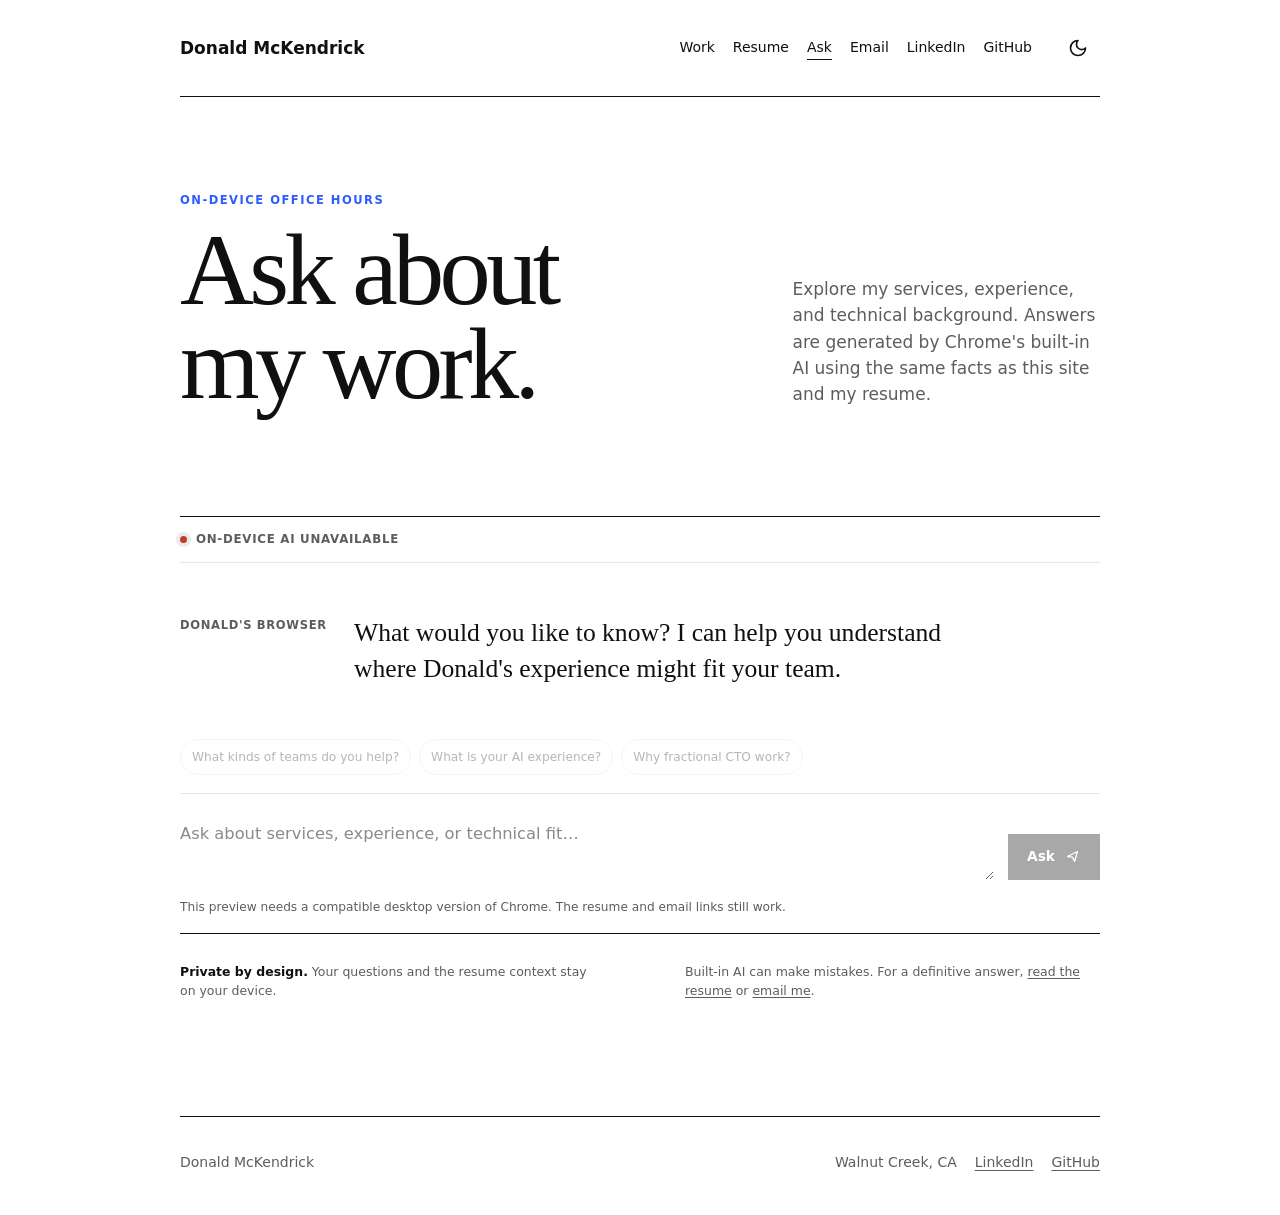
==== ask.html @ e1795b49 "Add Ask page navigation and resume assistant styling" ====
<!doctype html>
<html lang="en">
  <head>
    <meta charset="utf-8">
    <meta name="viewport" content="width=device-width, initial-scale=1">
    <title>Ask about my work - Donald McKendrick</title>
    <meta
      name="description"
      content="Ask an on-device AI questions about Donald McKendrick's services, experience, and resume."
    >
    <script>
      (() => {
        const root = document.documentElement;
        root.classList.add('js');

        let theme;
        try {
          const savedTheme = localStorage.getItem('donald-theme');
          if (savedTheme === 'light' || savedTheme === 'dark') theme = savedTheme;
        } catch {}

        if (!theme) theme = window.matchMedia?.('(prefers-color-scheme: dark)').matches ? 'dark' : 'light';
        root.dataset.theme = theme;
        root.dataset.slopTier = 'clean';
      })();
    </script>
    <link rel="stylesheet" href="styles.css?v=ask-2">
    <script src="script.js?v=ask-2" defer></script>
    <script src="ask.js?v=ask-2" defer></script>
  </head>
  <body class="ask-site">
    <header class="site-header">
      <a class="brand" href="index.html" aria-label="Donald McKendrick home">Donald McKendrick</a>
      <button class="theme-toggle" type="button" aria-label="Dark mode" aria-pressed="false" title="Switch to dark mode">
        <svg class="theme-icon theme-icon-moon" viewBox="0 0 24 24" aria-hidden="true">
          <path d="M12 3a6 6 0 0 0 9 9 9 9 0 1 1-9-9Z"></path>
        </svg>
        <svg class="theme-icon theme-icon-sun" viewBox="0 0 24 24" aria-hidden="true">
          <circle cx="12" cy="12" r="4"></circle>
          <path d="M12 2v2M12 20v2M4.93 4.93l1.42 1.42M17.66 17.66l1.41 1.41M2 12h2M20 12h2M4.93 19.07l1.42-1.42M17.66 6.34l1.41-1.41"></path>
        </svg>
      </button>
      <button
        class="menu-toggle"
        type="button"
        aria-expanded="false"
        aria-controls="primary-navigation"
        aria-label="Open menu"
      >
        <span class="menu-icon" aria-hidden="true"></span>
      </button>
      <nav class="site-nav" id="primary-navigation" aria-label="Primary navigation">
        <a href="index.html#work" aria-label="Selected work">Work</a>
        <a href="resume.html" aria-label="Resume">Resume</a>
        <a href="ask.html" aria-current="page" aria-label="Ask about Donald's work">Ask</a>
        <a href="mailto:ddmckendrick@gmail.com" aria-label="Email Donald McKendrick">Email</a>
        <a href="https://linkedin.com/in/donaldmckendrick" target="_blank" rel="noopener noreferrer">LinkedIn</a>
        <a href="https://github.com/ddmck" target="_blank" rel="noopener noreferrer">GitHub</a>
      </nav>
    </header>

    <main class="ask-page">
      <section class="ask-intro" aria-labelledby="ask-title">
        <div>
          <p class="ask-kicker">On-device office hours</p>
          <h1 id="ask-title">Ask about my work.</h1>
        </div>
        <p>
          Explore my services, experience, and technical background. Answers are generated by Chrome's built-in AI
          using the same facts as this site and my resume.
        </p>
      </section>

      <section class="ask-workspace" aria-label="Ask Donald's resume assistant">
        <div class="ask-status" aria-live="polite">
          <span class="ask-status-dot" aria-hidden="true"></span>
          <span data-ai-status>Checking this browser</span>
        </div>

        <div class="chat-log" role="log" aria-live="polite" aria-relevant="additions text">
          <div class="chat-message chat-message-assistant">
            <span class="chat-speaker">Donald's browser</span>
            <p>What would you like to know? I can help you understand where Donald's experience might fit your team.</p>
          </div>
        </div>

        <div class="suggested-questions" aria-label="Suggested questions">
          <button type="button" data-question="What kinds of teams does Donald help?" disabled>What kinds of teams do you help?</button>
          <button type="button" data-question="What is Donald's experience building AI products?" disabled>What is your AI experience?</button>
          <button type="button" data-question="Why might Donald be a good fractional CTO?" disabled>Why fractional CTO work?</button>
        </div>

        <form class="ask-form" id="ask-form">
          <label class="visually-hidden" for="question">Ask a question about Donald's work</label>
          <textarea
            id="question"
            name="question"
            rows="2"
            maxlength="500"
            placeholder="Ask about services, experience, or technical fit…"
            autocomplete="off"
            disabled
          ></textarea>
          <button class="ask-submit" type="submit" disabled>
            <span>Ask</span>
            <svg viewBox="0 0 24 24" aria-hidden="true">
              <path d="m5 12 14-7-4 14-3-6-7-1Z"></path>
            </svg>
          </button>
        </form>

        <p class="ask-form-note" data-ai-note role="status">
          Checking whether Chrome's on-device model is available…
        </p>
      </section>

      <aside class="ask-privacy" aria-label="Privacy and limitations">
        <p><strong>Private by design.</strong> Your questions and the resume context stay on your device.</p>
        <p>
          Built-in AI can make mistakes. For a definitive answer, <a href="resume.html">read the resume</a> or
          <a href="mailto:ddmckendrick@gmail.com">email me</a>.
        </p>
      </aside>
    </main>

    <footer class="site-footer">
      <span>Donald McKendrick</span>
      <div class="footer-links">
        <span>Walnut Creek, CA</span>
        <a href="https://linkedin.com/in/donaldmckendrick" target="_blank" rel="noopener noreferrer">LinkedIn</a>
        <a href="https://github.com/ddmck" target="_blank" rel="noopener noreferrer">GitHub</a>
      </div>
    </footer>
  </body>
</html>
---- styles.css ----
:root {
  color-scheme: light;
  --slop: 0;
  --slop-position: 0;
  --slop-percent: 0%;
  --slop-thumb-offset: 8px;
  --ink: #101010;
  --muted: #5d5d5d;
  --quiet: #e7e7e7;
  --paper: #ffffff;
  --shade: #f6f6f6;
  --max: 1040px;
  --measure: 680px;
  --serif: Georgia, "Times New Roman", serif;
  --sans: Inter, ui-sans-serif, system-ui, -apple-system, BlinkMacSystemFont, "Segoe UI", sans-serif;
}

:root[data-theme="dark"] {
  color-scheme: dark;
  --ink: #f2f2f2;
  --muted: #a8a8a8;
  --quiet: #323232;
  --paper: #111111;
  --shade: #191919;
}

@media (prefers-color-scheme: dark) {
  :root:not([data-theme]) {
    color-scheme: dark;
    --ink: #f2f2f2;
    --muted: #a8a8a8;
    --quiet: #323232;
    --paper: #111111;
    --shade: #191919;
  }
}

* {
  box-sizing: border-box;
}

html {
  scroll-behavior: smooth;
}

body {
  margin: 0;
  background: var(--paper);
  color: var(--ink);
  font-family: var(--sans);
  font-size: 17px;
  line-height: 1.58;
}

body::selection {
  background: var(--ink);
  color: var(--paper);
}

a {
  color: inherit;
  text-underline-offset: 0.18em;
  text-decoration-thickness: 1px;
}

a:hover {
  color: var(--muted);
}

a:focus-visible {
  outline: 2px solid var(--ink);
  outline-offset: 4px;
}

img {
  display: block;
  max-width: 100%;
}

.visually-hidden {
  position: absolute;
  width: 1px;
  height: 1px;
  padding: 0;
  margin: -1px;
  overflow: hidden;
  clip: rect(0, 0, 0, 0);
  white-space: nowrap;
  border: 0;
}

.site-header,
.site-footer,
.hero,
.section,
.resume-page {
  width: min(var(--max), calc(100% - 40px));
  margin-inline: auto;
}

.hero,
.section {
  width: min(800px, calc(100% - 40px));
}

.home-page .site-header,
.home-page .site-footer {
  width: min(800px, calc(100% - 40px));
}

.resume-site .site-header,
.resume-site .site-footer,
.resume-site .resume-page {
  width: min(800px, calc(100% - 40px));
}

.site-header {
  display: flex;
  align-items: center;
  justify-content: space-between;
  gap: 24px;
  padding: 26px 0;
  border-bottom: 1px solid var(--ink);
  transition:
    margin 180ms ease,
    padding 180ms ease,
    border-color 180ms ease,
    border-radius 180ms ease,
    background-color 180ms ease,
    box-shadow 180ms ease;
}

.brand {
  order: 1;
  font-weight: 700;
  text-decoration: none;
  letter-spacing: 0;
}

.menu-toggle {
  order: 4;
  display: none;
}

.theme-toggle {
  order: 3;
  position: relative;
  display: none;
  flex: 0 0 auto;
  align-items: center;
  justify-content: center;
  width: 44px;
  height: 44px;
  padding: 10px;
  border: 0;
  background: transparent;
  color: var(--ink);
  cursor: pointer;
}

.js .theme-toggle {
  display: inline-flex;
}

.theme-toggle:hover {
  color: var(--muted);
}

.theme-toggle:focus-visible {
  outline: 2px solid var(--ink);
  outline-offset: 2px;
}

.theme-icon {
  position: absolute;
  width: 20px;
  height: 20px;
  fill: none;
  stroke: currentColor;
  stroke-width: 2;
  stroke-linecap: round;
  stroke-linejoin: round;
  transition: opacity 150ms ease, transform 150ms ease;
}

.theme-icon-moon {
  opacity: 1;
  transform: rotate(0) scale(1);
}

.theme-icon-sun {
  opacity: 0;
  transform: rotate(-30deg) scale(0.8);
}

:root[data-theme="dark"] .theme-icon-moon {
  opacity: 0;
  transform: rotate(30deg) scale(0.8);
}

:root[data-theme="dark"] .theme-icon-sun {
  opacity: 1;
  transform: rotate(0) scale(1);
}

.site-nav {
  order: 2;
  display: flex;
  flex-wrap: wrap;
  justify-content: flex-end;
  margin-left: auto;
  gap: 18px;
  font-size: 14px;
}

.site-nav a {
  text-decoration: none;
  border-bottom: 1px solid transparent;
}

.home-page .site-nav a,
.home-page .link-row a:not(.button),
.home-page .resume-note {
  transition: color 150ms ease, border-color 150ms ease;
}

.site-nav a:hover,
.site-nav a[aria-current="page"] {
  color: var(--ink);
  border-color: var(--ink);
}

.hero {
  padding: clamp(64px, 9vw, 108px) 0;
}

.hero-copy {
  max-width: 760px;
}

.eyebrow {
  margin: 0 0 14px;
  color: var(--muted);
  font-size: 14px;
  font-weight: 600;
  line-height: 1.4;
}

h1,
h2,
h3,
p {
  overflow-wrap: break-word;
}

h1,
h2 {
  margin: 0;
  font-family: var(--serif);
  font-weight: 400;
  letter-spacing: 0;
  line-height: 1.05;
}

h1 {
  max-width: 760px;
  font-size: clamp(2.65rem, 5vw, 3.75rem);
  line-height: 1.08;
}

h2 {
  font-size: clamp(1.8rem, 3vw, 2.4rem);
  line-height: 1.15;
}

h3 {
  margin: 0;
  font-size: 1.02rem;
  line-height: 1.35;
}

.lede {
  max-width: var(--measure);
  margin: 26px 0 0;
  color: var(--muted);
  font-size: clamp(1.08rem, 1.8vw, 1.28rem);
  line-height: 1.5;
}

.availability {
  margin: 20px 0 0;
}

.link-row {
  display: flex;
  flex-wrap: wrap;
  align-items: center;
  gap: 14px 20px;
  margin-top: 30px;
}

.button {
  display: inline-flex;
  align-items: center;
  justify-content: center;
  min-height: 46px;
  padding: 10px 18px;
  border: 1px solid var(--ink);
  background: var(--ink);
  color: var(--paper);
  text-decoration: none;
}

.button:hover {
  background: var(--paper);
  color: var(--ink);
}

.home-page .button {
  transition:
    color 160ms ease,
    background-color 160ms ease,
    border-color 160ms ease,
    transform 160ms ease;
}

@media (hover: hover) {
  .home-page .button:hover:not(:focus-visible) {
    transform: translateY(-1px);
  }
}

.home-page .button:focus-visible {
  transform: none;
}

.section {
  padding: clamp(54px, 7vw, 78px) 0;
  border-top: 1px solid var(--ink);
}

.service-list {
  display: grid;
  margin-top: 26px;
  gap: 14px;
}

.resume-role,
.skill-list div {
  padding: 24px 0;
}

.resume-role,
.skill-list div {
  border-bottom: 1px solid var(--quiet);
}

.resume-role:last-child,
.skill-list div:last-child {
  border-bottom: 0;
}

.work-list article {
  display: grid;
  grid-template-columns: minmax(180px, 0.8fr) minmax(0, 1.2fr);
  gap: 28px;
  align-items: start;
}

.service-list p,
.work-list p,
.closing p,
.resume-document p,
.resume-document li,
.skill-list dd {
  color: var(--muted);
}

.service-list p,
.work-list p {
  margin: 0;
}

.service-list p {
  line-height: 1.55;
}

.service-list strong {
  color: var(--ink);
}

.work-list {
  display: grid;
  margin-top: 26px;
  gap: 32px;
}

.work-list span {
  display: block;
  margin-top: 4px;
  color: var(--muted);
  font-size: 13px;
  line-height: 1.4;
}

.closing {
  max-width: none;
  margin-inline: auto;
}

.closing p {
  max-width: var(--measure);
  margin: 20px 0 0;
}

.resume-note {
  display: inline-flex;
  align-items: center;
  gap: 14px;
  margin-top: 28px;
  font-size: 15px;
}

.resume-note img {
  width: 44px;
  height: 57px;
  border: 1px solid var(--quiet);
  filter: grayscale(1);
  object-fit: cover;
  object-position: top;
}

.home-page .resume-note img {
  transition: transform 160ms ease, border-color 160ms ease;
}

@media (hover: hover) {
  .home-page .resume-note:hover img {
    border-color: var(--ink);
    transform: translateY(-2px);
  }
}

.home-page .resume-note:focus-visible img {
  border-color: var(--ink);
  transform: none;
}

.site-footer {
  display: flex;
  justify-content: space-between;
  gap: 18px;
  padding: 34px 0 42px;
  border-top: 1px solid var(--ink);
  color: var(--muted);
  font-size: 14px;
  transition:
    padding 180ms ease,
    border-color 180ms ease,
    border-radius 180ms ease,
    background-color 180ms ease,
    box-shadow 180ms ease;
}

.footer-links {
  display: flex;
  flex-wrap: wrap;
  justify-content: flex-end;
  gap: 8px 18px;
}

.resume-page {
  padding: clamp(44px, 6vw, 78px) 0 clamp(70px, 9vw, 118px);
}

.resume-document {
  max-width: 860px;
  padding-top: 0;
}

.resume-summary p {
  margin: 0;
  color: var(--ink);
  font-size: 1.16rem;
  line-height: 1.55;
}

.resume-summary .button {
  margin-top: 24px;
}

.resume-document section + section {
  margin-top: 48px;
}

.resume-document h2 {
  padding-bottom: 12px;
  border-bottom: 1px solid var(--ink);
  font-family: var(--sans);
  font-size: 0.9rem;
  font-weight: 800;
  letter-spacing: 0.08em;
  line-height: 1.3;
  text-transform: uppercase;
}

.role-heading {
  display: grid;
  grid-template-columns: minmax(0, 1fr) minmax(170px, auto);
  gap: 18px;
  align-items: start;
}

.role-heading p {
  margin: 5px 0 0;
  font-size: 0.94rem;
}

.role-heading > p {
  margin-top: 0;
  text-align: right;
}

.resume-document ul {
  margin: 14px 0 0;
  padding-left: 1.2rem;
}

.resume-document li + li {
  margin-top: 8px;
}

.skill-list {
  margin: 0;
}

.skill-list dt {
  margin: 0 0 6px;
  font-weight: 800;
}

.skill-list dd {
  margin: 0;
}

@media (max-width: 860px) {
  .site-header,
  .resume-page,
  .site-footer {
    width: min(100% - 28px, var(--max));
  }

  .hero,
  .section,
  .home-page .site-header,
  .home-page .site-footer,
  .resume-site .site-header,
  .resume-site .site-footer,
  .resume-site .resume-page {
    width: min(100% - 28px, 800px);
  }

  .hero {
    padding-top: 56px;
  }

}

@media (min-width: 561px) and (max-width: 700px) {
  .site-header {
    gap: 12px;
    padding: 20px 0;
  }

  .site-nav {
    gap: 12px;
  }
}

@media (max-width: 560px) {
  body {
    font-size: 16px;
  }

  body.menu-open {
    overflow: hidden;
  }

  h1 {
    font-size: 2.45rem;
  }

  .site-header,
  .site-footer {
    align-items: flex-start;
    flex-direction: column;
  }

  .site-header {
    position: relative;
    z-index: 20;
    display: grid;
    grid-template-columns: minmax(0, 1fr) 44px 44px;
    align-items: center;
    gap: 0 8px;
    min-height: 72px;
    padding: 14px 0;
  }

  .brand {
    position: relative;
    z-index: 30;
    grid-column: 1;
    grid-row: 1;
    display: inline-flex;
    align-items: center;
    min-height: 44px;
  }

  .theme-toggle {
    z-index: 30;
    grid-column: 2;
    grid-row: 1;
  }

  .menu-toggle {
    position: relative;
    z-index: 30;
    grid-column: 3;
    grid-row: 1;
    width: 44px;
    height: 44px;
    padding: 10px;
    border: 0;
    background: transparent;
    color: var(--ink);
    cursor: pointer;
  }

  .js .menu-toggle {
    display: inline-flex;
    align-items: center;
    justify-content: center;
  }

  .menu-toggle:focus-visible {
    outline: 2px solid var(--ink);
    outline-offset: 2px;
  }

  .menu-icon,
  .menu-icon::before,
  .menu-icon::after {
    display: block;
    width: 22px;
    height: 2px;
    background: currentColor;
    transition: transform 150ms ease, opacity 150ms ease;
  }

  .menu-icon {
    position: relative;
  }

  .menu-icon::before,
  .menu-icon::after {
    position: absolute;
    left: 0;
    content: "";
  }

  .menu-icon::before {
    top: -6px;
  }

  .menu-icon::after {
    top: 6px;
  }

  .menu-open .menu-icon {
    background: transparent;
  }

  .menu-open .menu-icon::before {
    transform: translateY(6px) rotate(45deg);
  }

  .menu-open .menu-icon::after {
    transform: translateY(-6px) rotate(-45deg);
  }

  .site-nav {
    grid-column: 1 / -1;
    grid-row: 2;
    justify-content: flex-start;
    margin-left: 0;
  }

  .js .site-nav {
    position: fixed;
    inset: 0;
    z-index: 10;
    display: flex;
    flex-direction: column;
    align-items: flex-start;
    justify-content: flex-start;
    gap: 8px;
    padding: clamp(112px, 18vh, 152px) 14px 40px;
    background: var(--paper);
    opacity: 0;
    visibility: hidden;
    pointer-events: none;
  }

  .js.menu-ready .site-nav {
    transition: opacity 150ms ease, visibility 0s linear 150ms;
  }

  .js .menu-open .site-nav {
    opacity: 1;
    visibility: visible;
    pointer-events: auto;
    transition-delay: 0s;
  }

  .js .site-nav a {
    display: inline-flex;
    align-items: center;
    min-height: 56px;
    border-bottom-width: 2px;
    font-family: var(--serif);
    font-size: 2rem;
    line-height: 1.15;
  }

  .link-row,
  .footer-links {
    align-items: flex-start;
    flex-direction: column;
  }

  .link-row a:not(.button),
  .footer-links a {
    display: inline-flex;
    align-items: center;
    min-height: 44px;
  }

  .footer-links {
    display: grid;
    grid-template-columns: max-content max-content;
    justify-content: start;
    width: 100%;
    gap: 0 24px;
  }

  .footer-links span {
    grid-column: 1 / -1;
    margin-bottom: 2px;
  }

  .site-footer {
    gap: 4px;
    padding: 24px 0 20px;
  }

  .site-footer > span {
    color: var(--ink);
    font-weight: 700;
  }

  .site-footer .footer-links a {
    color: var(--ink);
  }

  .button {
    width: 100%;
  }

  .hero {
    padding-top: 48px;
    padding-bottom: 48px;
  }

  .section {
    padding: 48px 0;
  }

  .home-page .section {
    padding: 28px 0 32px;
    border-top: 0;
  }

  .home-page .section > h2 {
    display: flex;
    align-items: center;
    gap: 14px;
  }

  .home-page .section > h2 > span {
    flex: 0 1 auto;
    min-width: 0;
  }

  .home-page .section > h2::after {
    content: "";
    flex: 1 0 24px;
    min-width: 24px;
    height: 1px;
    background: var(--ink);
  }

  :root[data-slop-tier="awful"] .home-page .section > h2::after,
  :root[data-slop-tier="chaos"] .home-page .section > h2::after {
    display: none;
  }

  .work-list article {
    grid-template-columns: 1fr;
    gap: 8px;
  }

  .role-heading {
    grid-template-columns: 1fr;
    gap: 8px;
  }

  .role-heading > p {
    text-align: left;
  }
}

@media (prefers-reduced-motion: reduce) {
  html {
    scroll-behavior: auto;
  }

  .home-page .site-nav a,
  .home-page .link-row a:not(.button),
  .home-page .button,
  .home-page .resume-note,
  .home-page .resume-note img {
    transition: none;
  }

  .home-page .button:hover,
  .home-page .resume-note:hover img {
    transform: none;
  }

  .menu-icon,
  .menu-icon::before,
  .menu-icon::after,
  .theme-icon,
  .js .site-nav,
  .js.menu-ready .site-nav {
    transition: none;
  }
}

/* Progressive slop filter */

.js body {
  padding-bottom: calc(128px + env(safe-area-inset-bottom));
}

body::before,
body::after {
  position: fixed;
  inset: 0;
  z-index: 0;
  pointer-events: none;
  content: "";
}

body::before {
  background:
    radial-gradient(circle at 12% 12%, rgb(124 58 237 / 0.42), transparent 34%),
    radial-gradient(circle at 84% 18%, rgb(34 211 238 / 0.34), transparent 31%),
    radial-gradient(circle at 68% 82%, rgb(244 63 94 / 0.3), transparent 36%),
    linear-gradient(135deg, rgb(124 58 237 / 0.12), rgb(34 211 238 / 0.1) 48%, rgb(244 63 94 / 0.12));
  opacity: calc(var(--slop) * 0.66);
  transition: opacity 180ms ease;
}

body::after {
  background-image:
    linear-gradient(rgb(124 58 237 / 0.08) 1px, transparent 1px),
    linear-gradient(90deg, rgb(34 211 238 / 0.08) 1px, transparent 1px);
  background-size: 42px 42px;
  mask-image: linear-gradient(to bottom, transparent 4%, black 28%, black 72%, transparent 96%);
  opacity: 0;
}

.site-header,
main,
.site-footer {
  position: relative;
  z-index: 1;
}

.slop-eyebrow,
.slop-metrics,
.slop-fictional-note,
.slop-hype-strip,
.slop-floater {
  display: none;
}

.slop-eyebrow {
  margin: 0 0 16px;
  color: #6d28d9;
  font-size: 0.78rem;
  font-weight: 800;
  letter-spacing: 0.08em;
  line-height: 1.4;
  text-transform: uppercase;
}

:root[data-theme="dark"] .slop-eyebrow {
  color: #c4b5fd;
}

:root:not([data-slop-tier="clean"]) .slop-eyebrow {
  display: block;
}

.slop-dock {
  position: fixed;
  left: 50%;
  bottom: max(14px, env(safe-area-inset-bottom));
  z-index: 8;
  isolation: isolate;
  width: min(680px, calc(100% - 32px));
  padding: 12px 16px 10px;
  overflow: hidden;
  border: 1px solid var(--ink);
  border-radius: calc(2px + (var(--slop) * 24px));
  background: color-mix(in srgb, var(--paper) 92%, transparent);
  box-shadow:
    0 calc(4px + (var(--slop) * 14px)) calc(12px + (var(--slop) * 34px)) rgb(74 20 140 / calc(var(--slop) * 0.28)),
    0 4px 18px rgb(0 0 0 / 0.08);
  color: var(--ink);
  font-family: var(--sans);
  transform: translateX(-50%);
  backdrop-filter: blur(calc(8px + (var(--slop) * 18px))) saturate(calc(1 + (var(--slop) * 0.8)));
  transition:
    border-color 180ms ease,
    border-radius 180ms ease,
    box-shadow 180ms ease,
    padding 180ms ease;
}

.slop-dock::before {
  position: absolute;
  inset: 0;
  z-index: -1;
  background: linear-gradient(118deg, rgb(124 58 237 / 0.84), rgb(34 211 238 / 0.62) 48%, rgb(244 63 94 / 0.72));
  opacity: calc(var(--slop) * 0.72);
  content: "";
}

.slop-dock-heading {
  display: flex;
  align-items: center;
  justify-content: space-between;
  gap: 16px;
  font-size: 0.85rem;
  line-height: 1.2;
}

.slop-dock-heading label {
  font-weight: 800;
  letter-spacing: 0.02em;
}

.slop-dock-actions {
  display: flex;
  align-items: center;
  gap: 10px;
}

.slop-fictional-note {
  font-size: 0.56rem;
  font-weight: 800;
  letter-spacing: 0.07em;
  line-height: 1;
  opacity: 0.78;
  text-transform: uppercase;
  white-space: nowrap;
}

.slop-output {
  position: absolute;
  bottom: 0;
  left: calc(var(--slop-percent) + var(--slop-thumb-offset));
  z-index: 3;
  display: inline-flex;
  align-items: center;
  min-height: 22px;
  padding: 3px 8px;
  border-radius: 4px;
  background: var(--ink);
  color: var(--paper);
  font-size: 0.62rem;
  font-weight: 800;
  letter-spacing: 0.06em;
  line-height: 1;
  pointer-events: none;
  text-transform: uppercase;
  transform: translateX(-50%);
  transition: left 180ms ease, right 180ms ease, border-radius 180ms ease;
  white-space: nowrap;
}

.slop-output::after {
  position: absolute;
  top: -4px;
  left: 50%;
  border: 4px solid transparent;
  border-top: 0;
  border-bottom-color: var(--ink);
  content: "";
  transform: translateX(-50%);
}

.slop-output strong {
  color: inherit;
}

.slop-range-row {
  position: relative;
  margin-top: 6px;
  padding-bottom: 23px;
}

:root[data-slop-tier="clean"] .slop-output {
  left: 0;
  transform: none;
}

:root[data-slop-tier="clean"] .slop-output::after {
  left: 4px;
  transform: none;
}

:root[data-slop-tier="chaos"] .slop-output {
  right: 0;
  left: auto;
  transform: none;
}

:root[data-slop-tier="chaos"] .slop-output::after {
  right: 4px;
  left: auto;
  transform: none;
}

#slop-filter {
  position: relative;
  z-index: 2;
  display: block;
  width: 100%;
  height: 22px;
  margin: 0;
  padding: 0;
  background: transparent;
  cursor: ew-resize;
  appearance: none;
}

#slop-filter::-webkit-slider-runnable-track {
  height: 4px;
  border-radius: 99px;
  background: linear-gradient(90deg, #7c3aed 0 var(--slop-percent), var(--quiet) var(--slop-percent) 100%);
}

#slop-filter::-moz-range-track {
  height: 4px;
  border-radius: 99px;
  background: linear-gradient(90deg, #7c3aed 0 var(--slop-percent), var(--quiet) var(--slop-percent) 100%);
}

#slop-filter::-webkit-slider-thumb {
  width: 16px;
  height: 16px;
  margin-top: -6px;
  border: 2px solid var(--paper);
  border-radius: 50%;
  background: var(--ink);
  box-shadow: 0 0 calc(var(--slop) * 18px) rgb(124 58 237 / 0.8);
  appearance: none;
}

#slop-filter::-moz-range-thumb {
  width: 14px;
  height: 14px;
  border: 2px solid var(--paper);
  border-radius: 50%;
  background: var(--ink);
  box-shadow: 0 0 calc(var(--slop) * 18px) rgb(124 58 237 / 0.8);
}

:root:not([data-slop-tier="clean"]) #slop-filter::-webkit-slider-thumb {
  background: #7c3aed;
}

:root:not([data-slop-tier="clean"]) #slop-filter::-moz-range-thumb {
  background: #7c3aed;
}

#slop-filter:focus-visible {
  outline: none;
}

#slop-filter:focus-visible::-webkit-slider-thumb {
  outline: 2px solid var(--ink);
  outline-offset: 3px;
}

#slop-filter:focus-visible::-moz-range-thumb {
  outline: 2px solid var(--ink);
  outline-offset: 3px;
}

.slop-reset {
  min-height: 24px;
  padding: 1px 0;
  border: 0;
  border-bottom: 1px solid currentColor;
  background: transparent;
  color: inherit;
  font: inherit;
  font-size: 0.69rem;
  font-weight: 700;
  cursor: pointer;
}

.slop-reset:hover {
  color: var(--muted);
}

.slop-reset:focus-visible {
  outline: 2px solid var(--ink);
  outline-offset: 2px;
}

.slop-atmosphere {
  position: fixed;
  inset: 0;
  z-index: 2;
  overflow: hidden;
  pointer-events: none;
}

.slop-orb {
  position: absolute;
  width: min(42vw, 560px);
  aspect-ratio: 1;
  border-radius: 50%;
  filter: blur(calc(70px - (var(--slop) * 20px)));
  opacity: calc((var(--slop) - 0.3) * 0.54);
}

.slop-orb-one {
  top: 10%;
  left: -17%;
  background: #7c3aed;
}

.slop-orb-two {
  right: -16%;
  bottom: 8%;
  background: #22d3ee;
}

.slop-metrics {
  grid-template-columns: repeat(3, 1fr);
  gap: 12px;
  margin-top: 38px;
}

.slop-metrics span {
  padding: 16px;
  border: 1px solid rgb(124 58 237 / 0.26);
  border-radius: calc(10px + (var(--slop) * 16px));
  background: color-mix(in srgb, var(--paper) 72%, transparent);
  box-shadow: 0 12px 34px rgb(76 29 149 / calc(var(--slop) * 0.16));
  text-align: center;
  backdrop-filter: blur(14px);
}

.slop-metrics strong,
.slop-metrics small {
  display: block;
}

.slop-metrics strong {
  font-size: clamp(1.3rem, 4vw, 2rem);
  line-height: 1;
}

.slop-metrics small {
  margin-top: 6px;
  color: var(--muted);
  font-size: 0.68rem;
  font-weight: 700;
  letter-spacing: 0.06em;
  line-height: 1.25;
  text-transform: uppercase;
}

:root:not([data-slop-tier="clean"]) .button,
:root:not([data-slop-tier="clean"]) .theme-toggle {
  border-radius: calc(var(--slop) * 28px);
}

@supports ((background-clip: text) or (-webkit-background-clip: text)) {
  :root:not([data-slop-tier="clean"]) .home-page h1,
  :root:not([data-slop-tier="clean"]) .home-page h2 {
    background: linear-gradient(112deg, var(--ink) 20%, #7c3aed 62%, #0891b2);
    background-clip: text;
    color: transparent;
    -webkit-background-clip: text;
  }
}

:root:not([data-slop-tier="clean"]) .resume-note img {
  border-radius: calc(var(--slop) * 10px);
  filter: grayscale(calc(1 - var(--slop)));
}

:root[data-slop-tier="subtle"] .site-header {
  border-bottom-color: rgb(124 58 237 / 0.28);
}

:root[data-slop-tier="subtle"] .site-footer {
  border-top-color: rgb(124 58 237 / 0.28);
}

:root[data-slop-tier="awful"] .site-header,
:root[data-slop-tier="chaos"] .site-header {
  gap: 12px;
  margin-block: 20px;
  padding: 14px 16px;
  border: 1px solid rgb(124 58 237 / 0.22);
  border-radius: calc(18px + (var(--slop) * 18px));
  background: color-mix(in srgb, var(--paper) 72%, transparent);
  background-clip: padding-box;
  box-shadow:
    0 16px 46px rgb(76 29 149 / 0.12),
    inset 0 1px rgb(255 255 255 / 0.16);
  backdrop-filter: blur(18px) saturate(1.25);
}

:root[data-slop-tier="awful"] .site-header .brand,
:root[data-slop-tier="chaos"] .site-header .brand {
  display: inline-flex;
  flex: 0 0 auto;
  align-items: center;
  gap: 7px;
  min-width: max-content;
  white-space: nowrap;
}

:root[data-slop-tier="awful"] .site-header .brand::before,
:root[data-slop-tier="chaos"] .site-header .brand::before {
  color: #7c3aed;
  content: "✦";
  font-size: 0.82em;
}

:root[data-slop-tier="awful"] .site-nav,
:root[data-slop-tier="chaos"] .site-nav {
  flex: 1 1 auto;
  flex-wrap: nowrap;
  gap: 8px;
  min-width: 0;
  font-size: 12.5px;
}

:root[data-slop-tier="awful"] .site-nav a,
:root[data-slop-tier="chaos"] .site-nav a {
  flex: 0 0 auto;
  padding: 6px 9px;
  white-space: nowrap;
}

:root[data-slop-tier="awful"] .site-nav a:hover,
:root[data-slop-tier="awful"] .site-nav a[aria-current="page"],
:root[data-slop-tier="chaos"] .site-nav a:hover,
:root[data-slop-tier="chaos"] .site-nav a[aria-current="page"] {
  border-color: rgb(124 58 237 / 0.72);
  background: color-mix(in srgb, #7c3aed 12%, var(--paper));
}

:root[data-slop-tier="awful"] .site-header .theme-toggle,
:root[data-slop-tier="chaos"] .site-header .theme-toggle {
  background: color-mix(in srgb, var(--paper) 62%, transparent);
  box-shadow: inset 0 0 0 1px rgb(124 58 237 / 0.18);
}

:root[data-slop-tier="awful"] .site-footer,
:root[data-slop-tier="chaos"] .site-footer {
  margin-top: 28px;
  margin-bottom: 16px;
  padding: 20px;
  border: 1px solid rgb(124 58 237 / 0.22);
  border-radius: calc(18px + (var(--slop) * 18px));
  background: color-mix(in srgb, var(--paper) 72%, transparent);
  background-clip: padding-box;
  box-shadow:
    0 16px 46px rgb(76 29 149 / 0.1),
    inset 0 1px rgb(255 255 255 / 0.16);
  backdrop-filter: blur(18px) saturate(1.2);
}

:root[data-slop-tier="awful"] .site-footer a,
:root[data-slop-tier="chaos"] .site-footer a {
  text-decoration-color: rgb(124 58 237 / 0.48);
}

:root[data-slop-tier="chaos"] .site-header,
:root[data-slop-tier="chaos"] .site-footer {
  background:
    linear-gradient(118deg, rgb(124 58 237 / 0.18), rgb(34 211 238 / 0.13) 54%, rgb(244 63 94 / 0.14)),
    color-mix(in srgb, var(--paper) 68%, transparent);
  box-shadow:
    0 18px 58px rgb(109 40 217 / 0.24),
    inset 0 1px rgb(255 255 255 / 0.16);
}

@supports ((background-clip: text) or (-webkit-background-clip: text)) {
  :root[data-slop-tier="chaos"] .site-header .brand {
    background: linear-gradient(100deg, var(--ink), #7c3aed 52%, #0891b2);
    background-clip: text;
    color: transparent;
    -webkit-background-clip: text;
  }
}

:root[data-slop-tier="awful"] .slop-eyebrow,
:root[data-slop-tier="chaos"] .slop-eyebrow {
  padding: 7px 12px;
  width: fit-content;
  border: 1px solid rgb(124 58 237 / 0.28);
  border-radius: 999px;
  background: color-mix(in srgb, var(--paper) 68%, transparent);
  box-shadow: 0 8px 24px rgb(76 29 149 / 0.14);
  backdrop-filter: blur(12px);
}

:root[data-slop-tier="awful"] h1,
:root[data-slop-tier="awful"] h2,
:root[data-slop-tier="chaos"] h1,
:root[data-slop-tier="chaos"] h2 {
  font-family: var(--sans);
  font-weight: 780;
  letter-spacing: -0.045em;
}

:root[data-slop-tier="awful"] .site-nav a,
:root[data-slop-tier="chaos"] .site-nav a {
  padding: 6px 10px;
  border: 1px solid rgb(124 58 237 / 0.24);
  border-radius: 999px;
  background: color-mix(in srgb, var(--paper) 66%, transparent);
  box-shadow: 0 7px 20px rgb(76 29 149 / 0.08);
  backdrop-filter: blur(12px);
}

:root[data-slop-tier="awful"] .button,
:root[data-slop-tier="chaos"] .button {
  position: relative;
  overflow: hidden;
  border: 0;
  border-radius: 999px;
  background: linear-gradient(105deg, #6d28d9, #0891b2 56%, #db2777);
  box-shadow: 0 12px 34px rgb(109 40 217 / 0.26);
  color: #ffffff;
  font-weight: 800;
}

:root[data-slop-tier="awful"] .button:hover,
:root[data-slop-tier="chaos"] .button:hover {
  background: linear-gradient(105deg, #7c3aed, #06b6d4 56%, #ec4899);
  color: #ffffff;
}

:root[data-slop-tier="awful"] .hero,
:root[data-slop-tier="awful"] .home-page .section,
:root[data-slop-tier="awful"] .resume-document > section,
:root[data-slop-tier="chaos"] .hero,
:root[data-slop-tier="chaos"] .home-page .section,
:root[data-slop-tier="chaos"] .resume-document > section {
  padding: clamp(30px, 6vw, 56px);
  border: 1px solid rgb(124 58 237 / 0.22);
  border-radius: calc(18px + (var(--slop) * 18px));
  background: color-mix(in srgb, var(--paper) 76%, transparent);
  box-shadow:
    0 24px 80px rgb(76 29 149 / calc(var(--slop) * 0.16)),
    inset 0 1px rgb(255 255 255 / 0.16);
  backdrop-filter: blur(calc(12px + (var(--slop) * 12px))) saturate(1.3);
}

:root[data-slop-tier="awful"] .home-page .section,
:root[data-slop-tier="chaos"] .home-page .section {
  margin-top: 28px;
}

:root[data-slop-tier="awful"] .resume-document > section + section,
:root[data-slop-tier="chaos"] .resume-document > section + section {
  margin-top: 28px;
}

:root[data-slop-tier="awful"] .slop-metrics,
:root[data-slop-tier="chaos"] .slop-metrics {
  display: grid;
}

:root[data-slop-tier="awful"] .work-list article,
:root[data-slop-tier="chaos"] .work-list article,
:root[data-slop-tier="chaos"] .resume-role,
:root[data-slop-tier="chaos"] .skill-list div {
  padding: 18px;
  border: 1px solid rgb(124 58 237 / 0.16);
  border-radius: 20px;
  background: color-mix(in srgb, var(--paper) 70%, transparent);
  box-shadow: 0 12px 34px rgb(76 29 149 / 0.08);
}

:root[data-slop-tier="awful"] .work-list,
:root[data-slop-tier="chaos"] .work-list {
  gap: 14px;
}

:root[data-slop-tier="chaos"] .resume-document h2 {
  border-bottom: 0;
}

:root[data-slop-tier="chaos"] .resume-role + .resume-role {
  margin-top: 16px;
}

:root[data-slop-tier="chaos"] body {
  padding-top: 32px;
}

:root[data-slop-tier="chaos"] body::before {
  background-size: 180% 180%;
  opacity: 0.94;
  animation: slop-gradient-shift 8s ease-in-out infinite alternate;
}

:root[data-slop-tier="chaos"] body::after {
  opacity: 0.62;
  animation: slop-grid-drift 12s linear infinite;
}

:root[data-slop-tier="chaos"] .slop-hype-strip {
  position: fixed;
  inset: 0 0 auto;
  z-index: 9;
  display: block;
  height: 32px;
  overflow: hidden;
  background: #101010;
  color: #ffffff;
  font-size: 0.7rem;
  font-weight: 900;
  letter-spacing: 0.16em;
  line-height: 32px;
  text-transform: uppercase;
  white-space: nowrap;
}

:root[data-slop-tier="chaos"] .slop-hype-strip div {
  width: max-content;
  animation: slop-marquee 11s linear infinite;
}

:root[data-slop-tier="chaos"] .slop-fictional-note {
  display: inline;
}

:root[data-slop-tier="chaos"] .slop-dock {
  border-color: rgb(255 255 255 / 0.56);
  box-shadow: 0 20px 70px rgb(109 40 217 / 0.44);
  color: #ffffff;
}

:root[data-slop-tier="chaos"] #slop-filter:focus-visible::-webkit-slider-thumb,
:root[data-slop-tier="chaos"] #slop-filter:focus-visible::-moz-range-thumb,
:root[data-slop-tier="chaos"] .slop-reset:focus-visible {
  outline-color: #ffffff;
}

:root[data-slop-tier="chaos"] .slop-floater {
  position: absolute;
  display: block;
  font-size: clamp(1.8rem, 5vw, 3.4rem);
  filter: drop-shadow(0 8px 14px rgb(76 29 149 / 0.28));
  animation: slop-float 5s ease-in-out infinite;
}

.slop-floater-one {
  top: 17%;
  left: 4%;
}

.slop-floater-two {
  top: 28%;
  right: 5%;
  animation-delay: -1.2s !important;
}

.slop-floater-three {
  bottom: 29%;
  left: 7%;
  animation-delay: -2.7s !important;
}

.slop-floater-four {
  right: 8%;
  bottom: 16%;
  animation-delay: -3.8s !important;
}

:root[data-slop-tier="chaos"] .button {
  animation: slop-pulse 2.2s ease-in-out infinite;
}

:root[data-slop-tier="chaos"] .button::after {
  position: absolute;
  inset: -40% auto -40% -40%;
  width: 30%;
  background: linear-gradient(90deg, transparent, rgb(255 255 255 / 0.72), transparent);
  content: "";
  transform: skewX(-18deg);
  animation: slop-shimmer 2.8s ease-in-out infinite;
}

:root[data-slop-tier="chaos"] .work-list article,
:root[data-slop-tier="chaos"] .resume-role {
  transition: transform 180ms ease, box-shadow 180ms ease;
}

@media (hover: hover) {
  :root[data-slop-tier="chaos"] .work-list article:hover,
  :root[data-slop-tier="chaos"] .resume-role:hover {
    box-shadow: 0 18px 45px rgb(76 29 149 / 0.18);
    transform: translateY(-4px) rotate(-0.25deg);
  }
}

@keyframes slop-gradient-shift {
  from {
    background-position: 0% 30%;
    filter: hue-rotate(0deg) saturate(1.1);
  }
  to {
    background-position: 100% 70%;
    filter: hue-rotate(24deg) saturate(1.45);
  }
}

@keyframes slop-grid-drift {
  to {
    background-position: 84px 42px;
  }
}

@keyframes slop-marquee {
  from {
    transform: translateX(100vw);
  }
  to {
    transform: translateX(-100%);
  }
}

@keyframes slop-float {
  0%,
  100% {
    transform: translateY(0) rotate(-8deg) scale(1);
  }
  50% {
    transform: translateY(-20px) rotate(8deg) scale(1.12);
  }
}

@keyframes slop-pulse {
  0%,
  100% {
    box-shadow: 0 12px 34px rgb(109 40 217 / 0.26);
  }
  50% {
    box-shadow: 0 14px 48px rgb(34 211 238 / 0.52);
  }
}

@keyframes slop-shimmer {
  0%,
  45% {
    left: -45%;
  }
  75%,
  100% {
    left: 125%;
  }
}

@media (max-width: 560px) {
  .js body {
    padding-bottom: calc(140px + env(safe-area-inset-bottom));
  }

  :root[data-slop-tier="chaos"] .site-header,
  :root[data-slop-tier="chaos"] main,
  :root[data-slop-tier="chaos"] .site-footer {
    z-index: 3;
  }

  .slop-dock {
    bottom: max(9px, env(safe-area-inset-bottom));
    width: calc(100% - 20px);
    padding: 11px 12px 9px;
  }

  :root[data-slop-tier="awful"] .site-header,
  :root[data-slop-tier="chaos"] .site-header {
    width: calc(100% - 20px);
    margin-block: 16px;
    padding: 10px 12px;
  }

  :root[data-slop-tier="awful"] .site-header,
  :root[data-slop-tier="awful"] .site-footer {
    backdrop-filter: blur(calc(12px + (var(--slop) * 12px))) saturate(1.3);
  }

  :root[data-slop-tier="chaos"] .site-header,
  :root[data-slop-tier="chaos"] .site-footer {
    backdrop-filter: blur(0.75px) saturate(1.12);
  }

  :root[data-slop-tier="awful"] .site-header .brand,
  :root[data-slop-tier="chaos"] .site-header .brand {
    font-size: 0.94rem;
  }

  :root.js[data-slop-tier="awful"] .site-nav,
  :root.js[data-slop-tier="chaos"] .site-nav {
    gap: 4px;
    padding-inline: 20px;
    border: 0;
    border-radius: 0;
    background:
      radial-gradient(circle at 12% 18%, rgb(124 58 237 / 0.2), transparent 34%),
      radial-gradient(circle at 86% 22%, rgb(34 211 238 / 0.16), transparent 32%),
      var(--paper);
    box-shadow: none;
    backdrop-filter: none;
  }

  :root[data-slop-tier="awful"] .js .site-nav a,
  :root[data-slop-tier="chaos"] .js .site-nav a {
    font-family: var(--sans);
    font-weight: 800;
  }

  .slop-output {
    font-size: 0.6rem;
  }

  :root[data-slop-tier="awful"] .hero,
  :root[data-slop-tier="awful"] .home-page .section,
  :root[data-slop-tier="awful"] .resume-document > section,
  :root[data-slop-tier="chaos"] .hero,
  :root[data-slop-tier="chaos"] .home-page .section,
  :root[data-slop-tier="chaos"] .resume-document > section {
    padding: 24px 20px;
  }

  :root[data-slop-tier="chaos"] .hero,
  :root[data-slop-tier="chaos"] .home-page .section,
  :root[data-slop-tier="chaos"] .resume-document > section {
    background: color-mix(in srgb, var(--paper) 48%, transparent);
    backdrop-filter: blur(0.75px) saturate(1.12);
  }

  :root[data-slop-tier="chaos"] .work-list article,
  :root[data-slop-tier="chaos"] .resume-role,
  :root[data-slop-tier="chaos"] .skill-list div {
    background: color-mix(in srgb, var(--paper) 32%, transparent);
  }

  :root[data-slop-tier="awful"] .slop-eyebrow,
  :root[data-slop-tier="chaos"] .slop-eyebrow {
    width: auto;
    padding: 0;
    border: 0;
    border-radius: 0;
    background: transparent;
    box-shadow: none;
    backdrop-filter: none;
    font-size: clamp(0.68rem, 3.2vw, 0.76rem);
    letter-spacing: 0.065em;
  }

  :root[data-slop-tier="chaos"] .hero .button {
    padding-inline: 8px;
    font-size: clamp(0.68rem, 3.35vw, 0.82rem);
    letter-spacing: -0.015em;
    white-space: nowrap;
  }

  :root[data-slop-tier="awful"] .site-nav a,
  :root[data-slop-tier="chaos"] .site-nav a {
    padding: 7px 0;
    border: 0;
    border-radius: 0;
    background: transparent;
    box-shadow: none;
  }

  :root[data-slop-tier="awful"] .site-nav a:hover,
  :root[data-slop-tier="awful"] .site-nav a[aria-current="page"],
  :root[data-slop-tier="chaos"] .site-nav a:hover,
  :root[data-slop-tier="chaos"] .site-nav a[aria-current="page"] {
    border: 0;
    background: transparent;
  }

  :root[data-slop-tier="awful"] .site-nav a:focus-visible,
  :root[data-slop-tier="chaos"] .site-nav a:focus-visible {
    outline: 0;
    text-decoration: underline;
    text-decoration-color: #7c3aed;
    text-decoration-thickness: 2px;
  }

  :root.js body.menu-open .site-header {
    z-index: 30;
    backdrop-filter: none;
    -webkit-backdrop-filter: none;
  }

  :root.js body.menu-open .site-nav {
    width: 100vw;
    min-height: 100vh;
    min-height: 100dvh;
    overflow-y: auto;
    overscroll-behavior: contain;
  }

  .slop-metrics {
    grid-template-columns: 1fr;
    gap: 8px;
    margin-top: 28px;
  }

  .slop-metrics span {
    display: grid;
    grid-template-columns: auto 1fr;
    align-items: center;
    gap: 12px;
    padding: 12px 14px;
    text-align: left;
  }

  .slop-metrics small {
    margin-top: 0;
  }

  .slop-floater {
    opacity: 1;
  }
}

@media (min-width: 561px) and (max-width: 700px) {
  :root[data-slop-tier="awful"] .site-header,
  :root[data-slop-tier="chaos"] .site-header {
    gap: 8px;
    padding: 11px 12px;
  }

  :root[data-slop-tier="awful"] .site-header .brand,
  :root[data-slop-tier="chaos"] .site-header .brand {
    font-size: 0.82rem;
  }

  :root[data-slop-tier="awful"] .site-nav,
  :root[data-slop-tier="chaos"] .site-nav {
    gap: 5px;
    font-size: 11px;
  }

  :root[data-slop-tier="awful"] .site-nav a,
  :root[data-slop-tier="chaos"] .site-nav a {
    padding: 5px 7px;
  }
}

@media (prefers-reduced-motion: reduce) {
  body::before,
  body::after,
  .slop-dock,
  .slop-dock::before,
  .slop-hype-strip div,
  .slop-floater,
  :root[data-slop-tier="chaos"] .button,
  :root[data-slop-tier="chaos"] .button::after {
    animation: none;
    transition: none;
  }

  :root[data-slop-tier="chaos"] .work-list article:hover,
  :root[data-slop-tier="chaos"] .resume-role:hover {
    transform: none;
  }
}

@media print {
  :root {
    color-scheme: light;
    --ink: #000000;
    --muted: #444444;
    --quiet: #dddddd;
    --paper: #ffffff;
    --shade: #f6f6f6;
  }

  .site-header,
  .site-footer,
  .resume-summary .button,
  .slop-dock,
  .slop-atmosphere,
  .slop-hype-strip,
  .slop-eyebrow,
  .slop-metrics {
    display: none;
  }

  body {
    padding: 0;
    background: #ffffff;
    color: #000000;
    font-size: 11pt;
  }

  .resume-page {
    width: auto;
    padding: 0;
  }

  .resume-document {
    max-width: none;
    padding-top: 20px;
  }

  a {
    text-decoration: none;
  }
}

/* On-device resume assistant */

.ask-site {
  --signal: #2f5cff;
  --signal-soft: #eef2ff;
}

:root[data-theme="dark"] .ask-site {
  --signal: #8ba5ff;
  --signal-soft: #1b2240;
}

.js body.ask-site {
  padding-bottom: 0;
}

.ask-site .site-header,
.ask-site .site-footer,
.ask-page {
  width: min(920px, calc(100% - 40px));
}

.ask-page {
  margin-inline: auto;
  padding: clamp(52px, 8vw, 94px) 0 clamp(70px, 9vw, 116px);
}

.ask-intro {
  display: grid;
  grid-template-columns: minmax(0, 1.25fr) minmax(280px, 0.75fr);
  gap: clamp(40px, 8vw, 100px);
  align-items: end;
  animation: ask-rise 500ms ease both;
}

.ask-kicker {
  margin: 0 0 14px;
  color: var(--signal);
  font-size: 0.72rem;
  font-weight: 800;
  letter-spacing: 0.13em;
  text-transform: uppercase;
}

.ask-intro h1 {
  max-width: 590px;
  font-size: clamp(3.2rem, 8vw, 6.4rem);
  letter-spacing: -0.045em;
  line-height: 0.92;
}

.ask-intro > p {
  margin: 0 0 4px;
  color: var(--muted);
  line-height: 1.55;
}

.ask-workspace {
  position: relative;
  margin-top: clamp(54px, 9vw, 104px);
  border-top: 1px solid var(--ink);
  border-bottom: 1px solid var(--ink);
  animation: ask-rise 500ms 80ms ease both;
}

.ask-status {
  display: flex;
  align-items: center;
  min-height: 46px;
  gap: 9px;
  border-bottom: 1px solid var(--quiet);
  color: var(--muted);
  font-size: 0.74rem;
  font-weight: 700;
  letter-spacing: 0.06em;
  text-transform: uppercase;
}

.ask-status-dot {
  width: 7px;
  height: 7px;
  border-radius: 50%;
  background: var(--muted);
  box-shadow: 0 0 0 4px color-mix(in srgb, var(--muted) 12%, transparent);
  transition: background-color 180ms ease, box-shadow 180ms ease;
}

.ask-site[data-ai-state="ready"] .ask-status-dot {
  background: var(--signal);
  box-shadow: 0 0 0 4px color-mix(in srgb, var(--signal) 14%, transparent);
}

.ask-site[data-ai-state="loading"] .ask-status-dot,
.ask-site[data-ai-state="thinking"] .ask-status-dot {
  background: var(--signal);
  animation: ask-pulse 1.2s ease-in-out infinite;
}

.ask-site[data-ai-state="error"] .ask-status-dot,
.ask-site[data-ai-state="unavailable"] .ask-status-dot {
  background: #c23b2a;
}

.chat-log {
  display: grid;
  max-height: 560px;
  padding: clamp(32px, 5vw, 52px) 0;
  overflow-y: auto;
  gap: 34px;
  scroll-behavior: smooth;
}

.chat-message {
  display: grid;
  grid-template-columns: 150px minmax(0, 1fr);
  gap: 24px;
  animation: ask-message 240ms ease both;
}

.chat-speaker {
  padding-top: 0.16em;
  color: var(--muted);
  font-size: 0.72rem;
  font-weight: 800;
  letter-spacing: 0.06em;
  text-transform: uppercase;
}

.chat-message p {
  max-width: 640px;
  margin: 0;
  font-family: var(--serif);
  font-size: clamp(1.22rem, 2.4vw, 1.6rem);
  line-height: 1.42;
  white-space: pre-wrap;
}

.chat-message-user p {
  color: var(--muted);
}

.chat-message.is-streaming p::after {
  display: inline-block;
  width: 0.5em;
  height: 1em;
  margin-left: 0.14em;
  background: var(--signal);
  vertical-align: -0.12em;
  animation: ask-cursor 850ms steps(1) infinite;
  content: "";
}

.chat-message.has-error p {
  color: var(--muted);
}

.suggested-questions {
  display: flex;
  flex-wrap: wrap;
  gap: 8px;
  padding-bottom: 18px;
}

.suggested-questions button {
  min-height: 36px;
  padding: 7px 11px;
  border: 1px solid var(--quiet);
  border-radius: 999px;
  background: transparent;
  color: var(--muted);
  font: inherit;
  font-size: 0.76rem;
  cursor: pointer;
  transition: border-color 150ms ease, color 150ms ease, transform 150ms ease;
}

.suggested-questions button:hover:not(:disabled) {
  border-color: var(--ink);
  color: var(--ink);
  transform: translateY(-1px);
}

.suggested-questions button:focus-visible {
  outline: 2px solid var(--signal);
  outline-offset: 2px;
}

.suggested-questions button:disabled {
  cursor: not-allowed;
  opacity: 0.45;
}

.ask-form {
  display: grid;
  grid-template-columns: minmax(0, 1fr) auto;
  align-items: end;
  gap: 14px;
  padding: 18px 0;
  border-top: 1px solid var(--quiet);
}

.ask-form textarea {
  width: 100%;
  min-height: 64px;
  max-height: 160px;
  padding: 10px 0;
  resize: vertical;
  border: 0;
  background: transparent;
  color: var(--ink);
  font: inherit;
  font-size: 1.02rem;
  line-height: 1.45;
}

.ask-form textarea::placeholder {
  color: var(--muted);
  opacity: 0.72;
}

.ask-form textarea:focus {
  outline: none;
}

.ask-form:focus-within {
  border-top-color: var(--signal);
}

.ask-submit {
  display: inline-flex;
  align-items: center;
  justify-content: center;
  min-width: 92px;
  min-height: 46px;
  gap: 9px;
  padding: 10px 15px;
  border: 1px solid var(--ink);
  background: var(--ink);
  color: var(--paper);
  font: inherit;
  font-size: 0.86rem;
  font-weight: 800;
  cursor: pointer;
  transition: background-color 150ms ease, color 150ms ease, transform 150ms ease;
}

.ask-submit svg {
  width: 17px;
  height: 17px;
  fill: none;
  stroke: currentColor;
  stroke-linecap: round;
  stroke-linejoin: round;
  stroke-width: 1.8;
}

.ask-submit:hover:not(:disabled) {
  background: var(--signal);
  border-color: var(--signal);
  color: #ffffff;
  transform: translateY(-1px);
}

.ask-submit:focus-visible {
  outline: 2px solid var(--signal);
  outline-offset: 3px;
}

.ask-submit:disabled {
  cursor: not-allowed;
  opacity: 0.36;
}

.ask-form-note {
  min-height: 22px;
  margin: 0;
  padding: 0 0 16px;
  color: var(--muted);
  font-size: 0.76rem;
}

.ask-privacy {
  display: grid;
  grid-template-columns: repeat(2, minmax(0, 1fr));
  gap: clamp(30px, 8vw, 90px);
  margin-top: 28px;
  color: var(--muted);
  font-size: 0.78rem;
  animation: ask-rise 500ms 160ms ease both;
}

.ask-privacy p {
  margin: 0;
}

.ask-privacy strong {
  color: var(--ink);
}

@keyframes ask-rise {
  from {
    opacity: 0;
    transform: translateY(14px);
  }
  to {
    opacity: 1;
    transform: translateY(0);
  }
}

@keyframes ask-message {
  from {
    opacity: 0;
    transform: translateY(7px);
  }
  to {
    opacity: 1;
    transform: translateY(0);
  }
}

@keyframes ask-pulse {
  50% {
    box-shadow: 0 0 0 7px color-mix(in srgb, var(--signal) 8%, transparent);
    opacity: 0.72;
  }
}

@keyframes ask-cursor {
  50% {
    opacity: 0;
  }
}

@media (max-width: 860px) {
  .ask-site .site-header,
  .ask-site .site-footer,
  .ask-page {
    width: min(100% - 28px, 920px);
  }
}

@media (max-width: 680px) {
  .ask-intro {
    grid-template-columns: 1fr;
    gap: 24px;
  }

  .ask-intro > p {
    max-width: 530px;
  }

  .chat-message {
    grid-template-columns: 1fr;
    gap: 8px;
  }

  .chat-log {
    max-height: none;
  }

  .ask-privacy {
    grid-template-columns: 1fr;
    gap: 12px;
  }
}

@media (max-width: 560px) {
  .ask-page {
    padding-top: 42px;
  }

  .ask-intro h1 {
    font-size: clamp(3.25rem, 17vw, 4.8rem);
  }

  .ask-workspace {
    margin-top: 52px;
  }

  .ask-form {
    grid-template-columns: 1fr;
  }

  .ask-submit {
    width: 100%;
  }
}

@media (prefers-reduced-motion: reduce) {
  .ask-intro,
  .ask-workspace,
  .ask-privacy,
  .chat-message,
  .ask-status-dot,
  .chat-message.is-streaming p::after {
    animation: none;
  }

  .chat-log {
    scroll-behavior: auto;
  }
}

@media print {
  .js body.ask-site {
    padding: 0;
  }
}
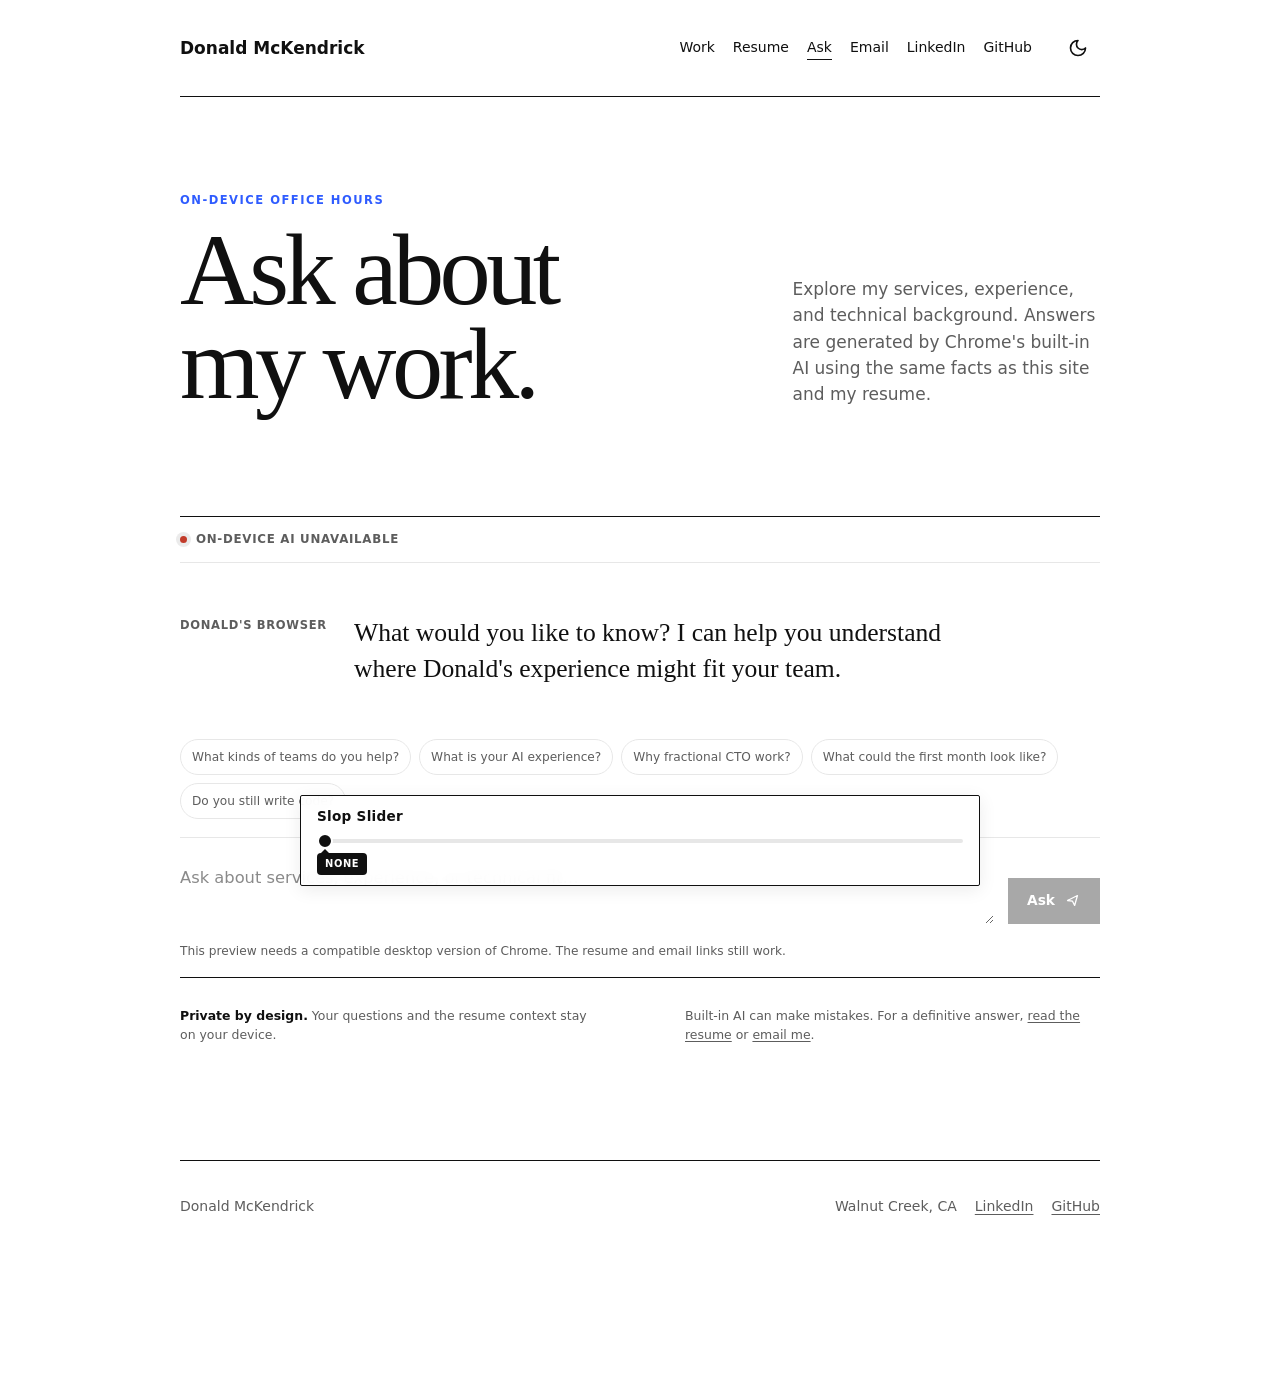
==== commit 15790a16: "Add tone-aware slop controls to ask page" ====
--- a/ask.html
+++ b/ask.html
@@ -17,16 +17,30 @@
         try {
           const savedTheme = localStorage.getItem('donald-theme');
           if (savedTheme === 'light' || savedTheme === 'dark') theme = savedTheme;
+
+          const savedStage = localStorage.getItem('donald-slop-stage');
+          const legacyLevel = Number(localStorage.getItem('donald-slop-level'));
+          const parsedStage = Number(savedStage);
+          const slopStage = savedStage !== null && Number.isInteger(parsedStage) && parsedStage >= 0 && parsedStage <= 3
+            ? parsedStage
+            : !Number.isFinite(legacyLevel) || legacyLevel <= 0 ? 0 : legacyLevel <= 33 ? 1 : legacyLevel <= 66 ? 2 : 3;
+          const intensities = [0, 0.22, 0.55, 1];
+          const tiers = ['clean', 'subtle', 'awful', 'chaos'];
+          const slopPosition = slopStage / 3;
+          root.style.setProperty('--slop', String(intensities[slopStage]));
+          root.style.setProperty('--slop-position', String(slopPosition));
+          root.style.setProperty('--slop-percent', `${slopPosition * 100}%`);
+          root.style.setProperty('--slop-thumb-offset', `${8 - (slopPosition * 16)}px`);
+          root.dataset.slopTier = tiers[slopStage];
         } catch {}
 
         if (!theme) theme = window.matchMedia?.('(prefers-color-scheme: dark)').matches ? 'dark' : 'light';
         root.dataset.theme = theme;
-        root.dataset.slopTier = 'clean';
       })();
     </script>
-    <link rel="stylesheet" href="styles.css?v=ask-2">
-    <script src="script.js?v=ask-2" defer></script>
-    <script src="ask.js?v=ask-2" defer></script>
+    <link rel="stylesheet" href="styles.css?v=ask-3">
+    <script src="script.js?v=ask-3" defer></script>
+    <script src="ask.js?v=ask-3" defer></script>
   </head>
   <body class="ask-site">
     <header class="site-header">
@@ -59,6 +73,22 @@
       </nav>
     </header>
 
+    <aside class="slop-dock" data-slop-ui hidden aria-label="Slop Slider controls">
+      <div class="slop-dock-heading">
+        <label for="slop-filter">Slop Slider</label>
+        <div class="slop-dock-actions">
+          <span class="slop-fictional-note">Fictional claims</span>
+          <button class="slop-reset" type="button" hidden>Reset</button>
+        </div>
+      </div>
+      <div class="slop-range-row">
+        <input id="slop-filter" type="range" min="0" max="3" step="1" value="0" aria-valuetext="None">
+        <output for="slop-filter" class="slop-output">
+          <strong data-slop-stage>None</strong>
+        </output>
+      </div>
+    </aside>
+
     <main class="ask-page">
       <section class="ask-intro" aria-labelledby="ask-title">
         <div>
@@ -84,11 +114,7 @@
           </div>
         </div>
 
-        <div class="suggested-questions" aria-label="Suggested questions">
-          <button type="button" data-question="What kinds of teams does Donald help?" disabled>What kinds of teams do you help?</button>
-          <button type="button" data-question="What is Donald's experience building AI products?" disabled>What is your AI experience?</button>
-          <button type="button" data-question="Why might Donald be a good fractional CTO?" disabled>Why fractional CTO work?</button>
-        </div>
+        <div class="suggested-questions" aria-label="Suggested questions"></div>
 
         <form class="ask-form" id="ask-form">
           <label class="visually-hidden" for="question">Ask a question about Donald's work</label>
@@ -131,5 +157,17 @@
         <a href="https://github.com/ddmck" target="_blank" rel="noopener noreferrer">GitHub</a>
       </div>
     </footer>
+
+    <div class="slop-atmosphere" data-slop-ui hidden aria-hidden="true">
+      <span class="slop-orb slop-orb-one"></span>
+      <span class="slop-orb slop-orb-two"></span>
+      <span class="slop-floater slop-floater-one">✨</span>
+      <span class="slop-floater slop-floater-two">🚀</span>
+      <span class="slop-floater slop-floater-three">💡</span>
+      <span class="slop-floater slop-floater-four">⚡</span>
+    </div>
+    <div class="slop-hype-strip" data-slop-ui hidden aria-hidden="true">
+      <div>AI-POWERED&nbsp; • &nbsp;FUTURE-READY&nbsp; • &nbsp;HUMAN-CENTERED&nbsp; • &nbsp;10,000× IMPACT&nbsp; • &nbsp;PARADIGM-SHIFTING&nbsp; • &nbsp;</div>
+    </div>
   </body>
 </html>
--- a/styles.css
+++ b/styles.css
@@ -1876,10 +1876,6 @@
   --signal-soft: #1b2240;
 }
 
-.js body.ask-site {
-  padding-bottom: 0;
-}
-
 .ask-site .site-header,
 .ask-site .site-footer,
 .ask-page {
@@ -2037,6 +2033,7 @@
   font: inherit;
   font-size: 0.76rem;
   cursor: pointer;
+  animation: ask-message 180ms ease both;
   transition: border-color 150ms ease, color 150ms ease, transform 150ms ease;
 }
 
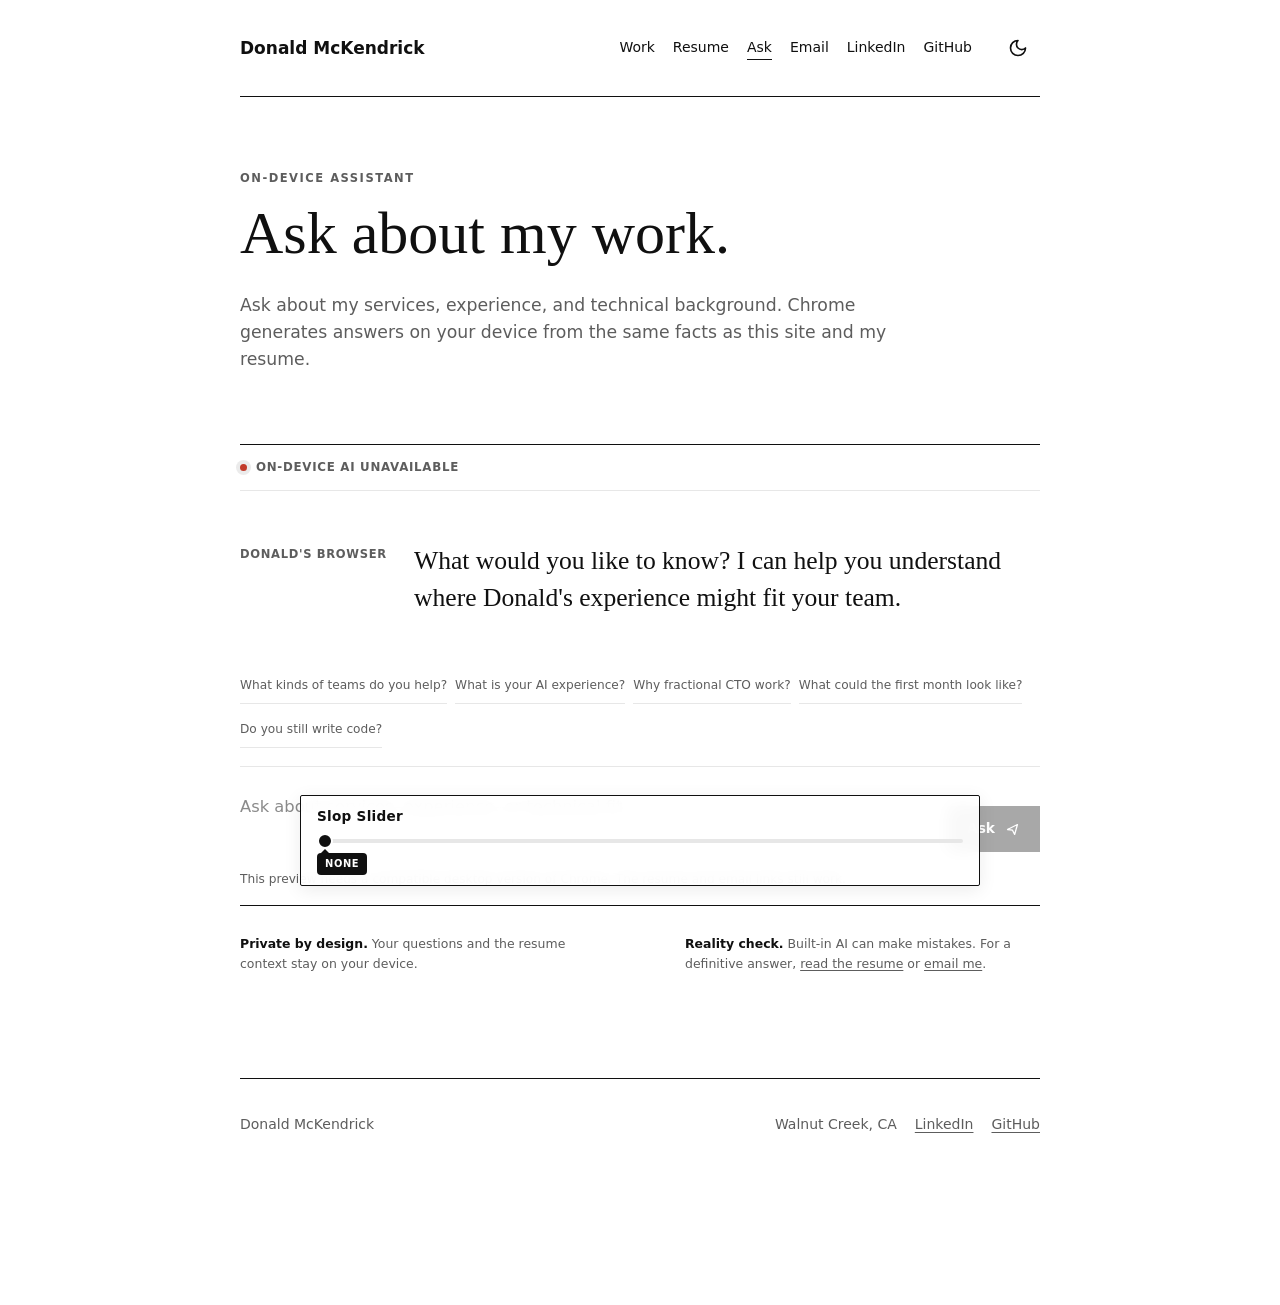
==== commit 423ea927: "Refresh ask page copy and slop-tier styling" ====
--- a/ask.html
+++ b/ask.html
@@ -38,9 +38,9 @@
         root.dataset.theme = theme;
       })();
     </script>
-    <link rel="stylesheet" href="styles.css?v=ask-3">
-    <script src="script.js?v=ask-3" defer></script>
-    <script src="ask.js?v=ask-3" defer></script>
+    <link rel="stylesheet" href="styles.css?v=ask-4">
+    <script src="script.js?v=ask-4" defer></script>
+    <script src="ask.js?v=ask-4" defer></script>
   </head>
   <body class="ask-site">
     <header class="site-header">
@@ -92,12 +92,12 @@
     <main class="ask-page">
       <section class="ask-intro" aria-labelledby="ask-title">
         <div>
-          <p class="ask-kicker">On-device office hours</p>
-          <h1 id="ask-title">Ask about my work.</h1>
+          <p class="ask-kicker" data-slop-copy="ask-kicker">On-device assistant</p>
+          <h1 id="ask-title" data-slop-copy="ask-title">Ask about my work.</h1>
         </div>
-        <p>
-          Explore my services, experience, and technical background. Answers are generated by Chrome's built-in AI
-          using the same facts as this site and my resume.
+        <p data-slop-copy="ask-intro-copy">
+          Ask about my services, experience, and technical background. Chrome generates answers on your device from
+          the same facts as this site and my resume.
         </p>
       </section>
 
@@ -141,9 +141,9 @@
       </section>
 
       <aside class="ask-privacy" aria-label="Privacy and limitations">
-        <p><strong>Private by design.</strong> Your questions and the resume context stay on your device.</p>
+        <p><strong data-slop-copy="ask-privacy-label">Private by design.</strong> Your questions and the resume context stay on your device.</p>
         <p>
-          Built-in AI can make mistakes. For a definitive answer, <a href="resume.html">read the resume</a> or
+          <strong data-slop-copy="ask-reality-label">Reality check.</strong> Built-in AI can make mistakes. For a definitive answer, <a href="resume.html">read the resume</a> or
           <a href="mailto:ddmckendrick@gmail.com">email me</a>.
         </p>
       </aside>
--- a/styles.css
+++ b/styles.css
@@ -1867,37 +1867,44 @@
 /* On-device resume assistant */
 
 .ask-site {
-  --signal: #2f5cff;
-  --signal-soft: #eef2ff;
+  --ask-width: 800px;
+  --signal: var(--ink);
+  --signal-soft: var(--shade);
 }
 
 :root[data-theme="dark"] .ask-site {
-  --signal: #8ba5ff;
-  --signal-soft: #1b2240;
+  --signal: var(--ink);
+  --signal-soft: var(--shade);
 }
 
 .ask-site .site-header,
 .ask-site .site-footer,
 .ask-page {
-  width: min(920px, calc(100% - 40px));
+  width: min(var(--ask-width), calc(100% - 40px));
+  transition: width 220ms ease;
 }
 
 .ask-page {
   margin-inline: auto;
-  padding: clamp(52px, 8vw, 94px) 0 clamp(70px, 9vw, 116px);
+  padding: clamp(52px, 7vw, 72px) 0 clamp(70px, 9vw, 104px);
 }
 
 .ask-intro {
-  display: grid;
-  grid-template-columns: minmax(0, 1.25fr) minmax(280px, 0.75fr);
-  gap: clamp(40px, 8vw, 100px);
-  align-items: end;
-  animation: ask-rise 500ms ease both;
+  max-width: 720px;
+  animation: ask-rise 360ms ease both;
+  transition:
+    max-width 220ms ease,
+    padding 220ms ease,
+    border-color 220ms ease,
+    border-radius 220ms ease,
+    background-color 220ms ease,
+    box-shadow 220ms ease,
+    backdrop-filter 220ms ease;
 }
 
 .ask-kicker {
   margin: 0 0 14px;
-  color: var(--signal);
+  color: var(--muted);
   font-size: 0.72rem;
   font-weight: 800;
   letter-spacing: 0.13em;
@@ -1905,24 +1912,35 @@
 }
 
 .ask-intro h1 {
-  max-width: 590px;
-  font-size: clamp(3.2rem, 8vw, 6.4rem);
-  letter-spacing: -0.045em;
-  line-height: 0.92;
+  max-width: 680px;
+  font-size: clamp(2.65rem, 5vw, 3.75rem);
+  letter-spacing: 0;
+  line-height: 1.08;
+  transition: font-size 220ms ease, letter-spacing 220ms ease, line-height 220ms ease;
 }
 
 .ask-intro > p {
-  margin: 0 0 4px;
+  max-width: var(--measure);
+  margin: 26px 0 0;
   color: var(--muted);
+  font-size: 1.08rem;
   line-height: 1.55;
 }
 
 .ask-workspace {
   position: relative;
-  margin-top: clamp(54px, 9vw, 104px);
+  margin-top: clamp(54px, 8vw, 72px);
   border-top: 1px solid var(--ink);
   border-bottom: 1px solid var(--ink);
-  animation: ask-rise 500ms 80ms ease both;
+  animation: ask-rise 360ms 60ms ease both;
+  transition:
+    margin 220ms ease,
+    padding 220ms ease,
+    border-color 220ms ease,
+    border-radius 220ms ease,
+    background-color 220ms ease,
+    box-shadow 220ms ease,
+    backdrop-filter 220ms ease;
 }
 
 .ask-status {
@@ -2025,9 +2043,10 @@
 
 .suggested-questions button {
   min-height: 36px;
-  padding: 7px 11px;
-  border: 1px solid var(--quiet);
-  border-radius: 999px;
+  padding: 7px 0;
+  border: 0;
+  border-bottom: 1px solid var(--quiet);
+  border-radius: 0;
   background: transparent;
   color: var(--muted);
   font: inherit;
@@ -2149,7 +2168,14 @@
   margin-top: 28px;
   color: var(--muted);
   font-size: 0.78rem;
-  animation: ask-rise 500ms 160ms ease both;
+  animation: ask-rise 360ms 120ms ease both;
+  transition:
+    padding 220ms ease,
+    border-color 220ms ease,
+    border-radius 220ms ease,
+    background-color 220ms ease,
+    box-shadow 220ms ease,
+    backdrop-filter 220ms ease;
 }
 
 .ask-privacy p {
@@ -2158,6 +2184,226 @@
 
 .ask-privacy strong {
   color: var(--ink);
+}
+
+/* Ask page: each Slop stage has its own design language. */
+
+:root[data-slop-tier="subtle"] .ask-site {
+  --ask-width: 920px;
+  --signal: #2f5cff;
+  --signal-soft: #eef2ff;
+}
+
+:root[data-theme="dark"][data-slop-tier="subtle"] .ask-site {
+  --signal: #8ba5ff;
+  --signal-soft: #1b2240;
+}
+
+:root[data-slop-tier="subtle"] .ask-page {
+  padding-top: clamp(60px, 8vw, 94px);
+}
+
+:root[data-slop-tier="subtle"] .ask-intro {
+  display: grid;
+  grid-template-columns: minmax(0, 1.25fr) minmax(280px, 0.75fr);
+  gap: clamp(40px, 8vw, 100px);
+  align-items: end;
+  max-width: none;
+}
+
+:root[data-slop-tier="subtle"] .ask-kicker {
+  color: var(--signal);
+}
+
+:root[data-slop-tier="subtle"] .ask-intro h1 {
+  max-width: 590px;
+  font-size: clamp(3.2rem, 8vw, 6.4rem);
+  letter-spacing: -0.045em;
+  line-height: 0.92;
+}
+
+:root[data-slop-tier="subtle"] .ask-intro > p {
+  margin: 0 0 4px;
+  font-size: 1rem;
+}
+
+:root[data-slop-tier="subtle"] .ask-workspace {
+  margin-top: clamp(54px, 9vw, 104px);
+}
+
+:root[data-slop-tier="subtle"] .suggested-questions button {
+  padding: 7px 11px;
+  border: 1px solid color-mix(in srgb, var(--signal) 18%, var(--quiet));
+  border-radius: 999px;
+}
+
+:root[data-slop-tier="subtle"] .ask-submit {
+  border-radius: 10px;
+}
+
+:root[data-slop-tier="awful"] .ask-site,
+:root[data-slop-tier="chaos"] .ask-site {
+  --ask-width: 1040px;
+  --signal: #7c3aed;
+  --signal-soft: #ede9fe;
+}
+
+:root[data-theme="dark"][data-slop-tier="awful"] .ask-site,
+:root[data-theme="dark"][data-slop-tier="chaos"] .ask-site {
+  --signal: #c4b5fd;
+  --signal-soft: #2e2150;
+}
+
+:root[data-slop-tier="awful"] .ask-page,
+:root[data-slop-tier="chaos"] .ask-page {
+  padding-top: clamp(44px, 6vw, 70px);
+}
+
+:root[data-slop-tier="awful"] .ask-intro,
+:root[data-slop-tier="chaos"] .ask-intro {
+  position: relative;
+  isolation: isolate;
+  display: grid;
+  grid-template-columns: minmax(0, 1.2fr) minmax(270px, 0.8fr);
+  gap: clamp(34px, 7vw, 84px);
+  align-items: end;
+  max-width: none;
+  padding: clamp(28px, 5vw, 48px);
+  overflow: hidden;
+  border: 1px solid rgb(124 58 237 / 0.28);
+  border-radius: 30px;
+  background: color-mix(in srgb, var(--paper) 68%, transparent);
+  box-shadow:
+    0 24px 80px rgb(76 29 149 / 0.16),
+    inset 0 1px rgb(255 255 255 / 0.24);
+  backdrop-filter: blur(20px) saturate(1.35);
+}
+
+:root[data-slop-tier="awful"] .ask-intro::before,
+:root[data-slop-tier="chaos"] .ask-intro::before,
+:root[data-slop-tier="awful"] .ask-workspace::before,
+:root[data-slop-tier="chaos"] .ask-workspace::before {
+  position: absolute;
+  inset: 0;
+  z-index: -1;
+  background:
+    linear-gradient(118deg, rgb(255 255 255 / 0.2), transparent 28%, transparent 68%, rgb(34 211 238 / 0.12)),
+    radial-gradient(circle at 8% 12%, rgb(124 58 237 / 0.2), transparent 32%);
+  pointer-events: none;
+  content: "";
+}
+
+:root[data-slop-tier="awful"] .ask-kicker,
+:root[data-slop-tier="chaos"] .ask-kicker {
+  color: var(--signal);
+}
+
+:root[data-slop-tier="awful"] .ask-intro h1,
+:root[data-slop-tier="chaos"] .ask-intro h1 {
+  max-width: 680px;
+  font-size: clamp(3.5rem, 7vw, 6.3rem);
+  letter-spacing: -0.055em;
+  line-height: 0.92;
+}
+
+:root[data-slop-tier="awful"] .ask-intro > p,
+:root[data-slop-tier="chaos"] .ask-intro > p {
+  margin: 0 0 4px;
+  font-size: 1rem;
+}
+
+:root[data-slop-tier="awful"] .ask-workspace,
+:root[data-slop-tier="chaos"] .ask-workspace {
+  isolation: isolate;
+  margin-top: 28px;
+  padding: 0 clamp(20px, 4vw, 36px);
+  overflow: hidden;
+  border: 1px solid rgb(124 58 237 / 0.24);
+  border-radius: 30px;
+  background: color-mix(in srgb, var(--paper) 65%, transparent);
+  box-shadow:
+    0 26px 86px rgb(76 29 149 / 0.16),
+    inset 0 1px rgb(255 255 255 / 0.22);
+  backdrop-filter: blur(22px) saturate(1.4);
+}
+
+:root[data-slop-tier="awful"] .suggested-questions button,
+:root[data-slop-tier="chaos"] .suggested-questions button {
+  padding: 7px 12px;
+  border: 1px solid rgb(124 58 237 / 0.24);
+  border-radius: 999px;
+  background: color-mix(in srgb, var(--paper) 54%, transparent);
+  box-shadow: inset 0 1px rgb(255 255 255 / 0.16);
+  backdrop-filter: blur(10px);
+}
+
+:root[data-slop-tier="awful"] .ask-submit,
+:root[data-slop-tier="chaos"] .ask-submit {
+  overflow: hidden;
+  border: 0;
+  border-radius: 999px;
+  background: linear-gradient(105deg, #6d28d9, #0891b2 56%, #db2777);
+  box-shadow: 0 12px 34px rgb(109 40 217 / 0.26);
+  color: #ffffff;
+}
+
+:root[data-slop-tier="awful"] .ask-privacy,
+:root[data-slop-tier="chaos"] .ask-privacy {
+  padding: 18px 24px;
+  border: 1px solid rgb(124 58 237 / 0.2);
+  border-radius: 22px;
+  background: color-mix(in srgb, var(--paper) 58%, transparent);
+  box-shadow: 0 18px 54px rgb(76 29 149 / 0.1);
+  backdrop-filter: blur(18px) saturate(1.3);
+}
+
+:root[data-slop-tier="chaos"] .ask-site {
+  --signal: #22d3ee;
+}
+
+:root[data-slop-tier="chaos"] .ask-intro,
+:root[data-slop-tier="chaos"] .ask-workspace {
+  border-color: rgb(255 255 255 / 0.38);
+  background:
+    linear-gradient(128deg, rgb(124 58 237 / 0.22), rgb(34 211 238 / 0.13) 52%, rgb(244 63 94 / 0.18)),
+    color-mix(in srgb, var(--paper) 48%, transparent);
+  box-shadow:
+    0 30px 110px rgb(109 40 217 / 0.34),
+    0 12px 60px rgb(8 145 178 / 0.18),
+    inset 0 1px rgb(255 255 255 / 0.4);
+  backdrop-filter: blur(32px) saturate(1.8);
+}
+
+:root[data-slop-tier="chaos"] .ask-intro::before,
+:root[data-slop-tier="chaos"] .ask-workspace::before {
+  background:
+    linear-gradient(108deg, transparent 12%, rgb(255 255 255 / 0.24) 34%, transparent 56%),
+    radial-gradient(circle at 8% 12%, rgb(124 58 237 / 0.36), transparent 34%),
+    radial-gradient(circle at 92% 78%, rgb(34 211 238 / 0.24), transparent 32%);
+  background-size: 220% 100%, 100% 100%, 100% 100%;
+  animation: ask-glass-sheen 5s ease-in-out infinite alternate;
+}
+
+:root[data-slop-tier="chaos"] .chat-message {
+  padding: 16px 18px;
+  border: 1px solid rgb(255 255 255 / 0.18);
+  border-radius: 22px;
+  background: color-mix(in srgb, var(--paper) 42%, transparent);
+  box-shadow: inset 0 1px rgb(255 255 255 / 0.14);
+  backdrop-filter: blur(14px);
+}
+
+:root[data-slop-tier="chaos"] .ask-submit {
+  animation: slop-pulse 2.2s ease-in-out infinite;
+}
+
+@keyframes ask-glass-sheen {
+  from {
+    background-position: 120% 0, 0 0, 0 0;
+  }
+  to {
+    background-position: -80% 0, 0 0, 0 0;
+  }
 }
 
 @keyframes ask-rise {
@@ -2199,12 +2445,15 @@
   .ask-site .site-header,
   .ask-site .site-footer,
   .ask-page {
-    width: min(100% - 28px, 920px);
+    width: min(100% - 28px, var(--ask-width));
   }
 }
 
 @media (max-width: 680px) {
-  .ask-intro {
+  .ask-intro,
+  :root[data-slop-tier="subtle"] .ask-intro,
+  :root[data-slop-tier="awful"] .ask-intro,
+  :root[data-slop-tier="chaos"] .ask-intro {
     grid-template-columns: 1fr;
     gap: 24px;
   }
@@ -2234,7 +2483,7 @@
   }
 
   .ask-intro h1 {
-    font-size: clamp(3.25rem, 17vw, 4.8rem);
+    font-size: 2.45rem;
   }
 
   .ask-workspace {
@@ -2247,6 +2496,24 @@
 
   .ask-submit {
     width: 100%;
+  }
+
+  :root[data-slop-tier="subtle"] .ask-intro h1,
+  :root[data-slop-tier="awful"] .ask-intro h1,
+  :root[data-slop-tier="chaos"] .ask-intro h1 {
+    font-size: clamp(3.05rem, 15vw, 4.25rem);
+  }
+
+  :root[data-slop-tier="awful"] .ask-intro,
+  :root[data-slop-tier="chaos"] .ask-intro {
+    padding: 22px 18px;
+    border-radius: 24px;
+  }
+
+  :root[data-slop-tier="awful"] .ask-workspace,
+  :root[data-slop-tier="chaos"] .ask-workspace {
+    padding-inline: 16px;
+    border-radius: 24px;
   }
 }
 
@@ -2260,6 +2527,12 @@
     animation: none;
   }
 
+  :root[data-slop-tier="chaos"] .ask-intro::before,
+  :root[data-slop-tier="chaos"] .ask-workspace::before,
+  :root[data-slop-tier="chaos"] .ask-submit {
+    animation: none;
+  }
+
   .chat-log {
     scroll-behavior: auto;
   }
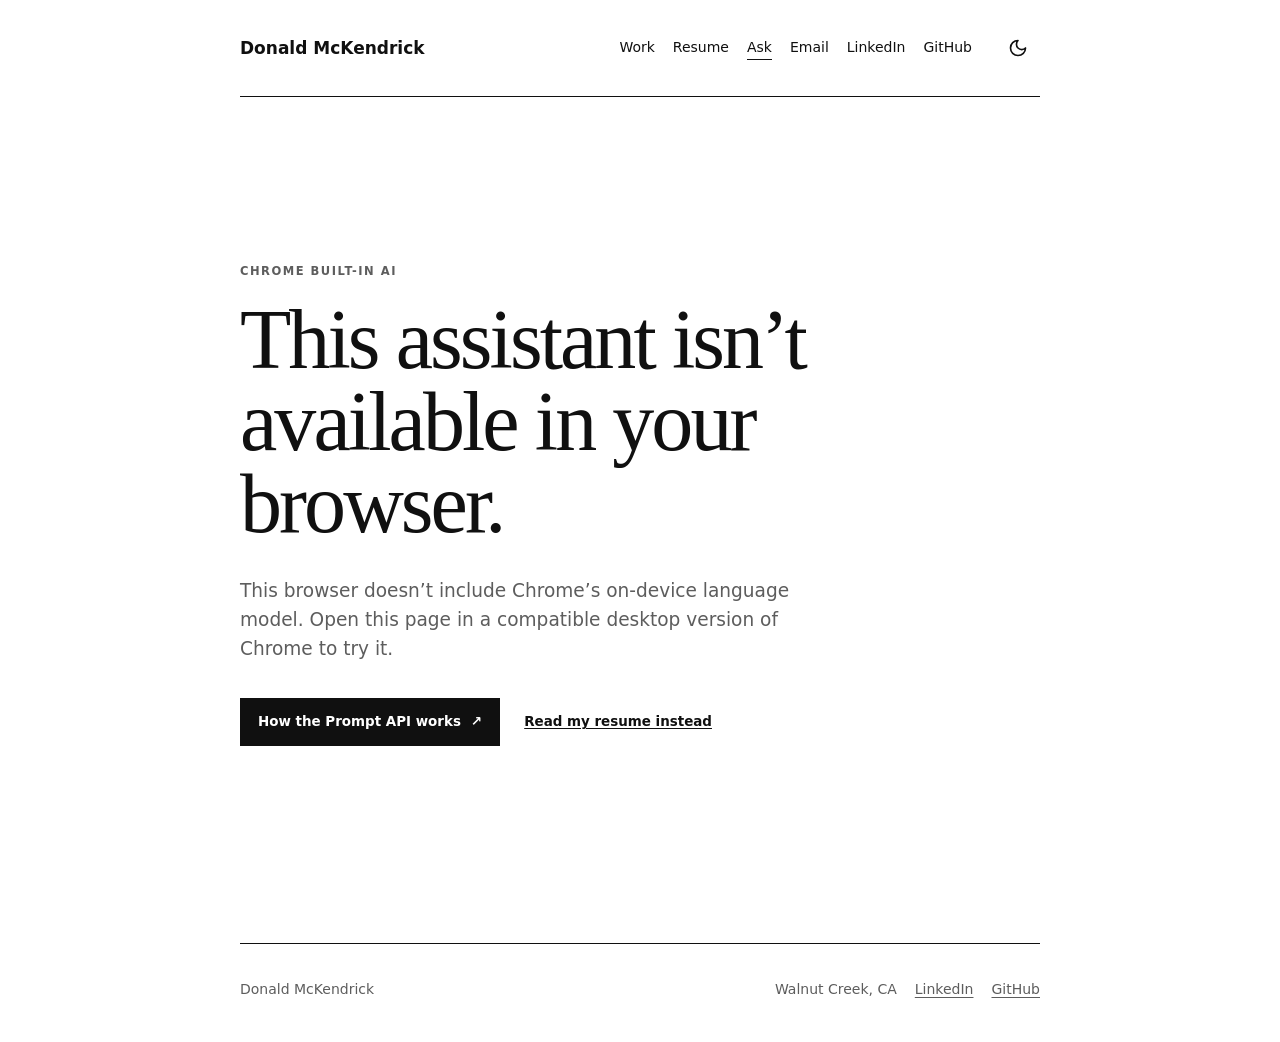
==== commit 9af37f01: "Handle unsupported Chrome AI with graceful fallback and width tweaks" ====
--- a/ask.html
+++ b/ask.html
@@ -38,11 +38,11 @@
         root.dataset.theme = theme;
       })();
     </script>
-    <link rel="stylesheet" href="styles.css?v=ask-4">
-    <script src="script.js?v=ask-4" defer></script>
-    <script src="ask.js?v=ask-4" defer></script>
+    <link rel="stylesheet" href="styles.css?v=ask-5">
+    <script src="script.js?v=ask-5" defer></script>
+    <script src="ask.js?v=ask-5" defer></script>
   </head>
-  <body class="ask-site">
+  <body class="ask-site" data-ai-state="checking">
     <header class="site-header">
       <a class="brand" href="index.html" aria-label="Donald McKendrick home">Donald McKendrick</a>
       <button class="theme-toggle" type="button" aria-label="Dark mode" aria-pressed="false" title="Switch to dark mode">
@@ -90,63 +90,82 @@
     </aside>
 
     <main class="ask-page">
-      <section class="ask-intro" aria-labelledby="ask-title">
-        <div>
-          <p class="ask-kicker" data-slop-copy="ask-kicker">On-device assistant</p>
-          <h1 id="ask-title" data-slop-copy="ask-title">Ask about my work.</h1>
+      <section class="ask-unsupported" data-unsupported hidden aria-labelledby="unsupported-title">
+        <p class="ask-unsupported-kicker">Chrome built-in AI</p>
+        <h1 id="unsupported-title">This assistant isn’t available in your browser.</h1>
+        <p data-unsupported-copy>
+          Open this page in a compatible desktop version of Chrome to try the on-device assistant.
+        </p>
+        <div class="ask-unsupported-actions">
+          <a
+            class="ask-docs-link"
+            href="https://developer.chrome.com/docs/ai/prompt-api"
+            target="_blank"
+            rel="noopener noreferrer"
+          >How the Prompt API works <span aria-hidden="true">↗</span></a>
+          <a class="ask-resume-link" href="resume.html">Read my resume instead</a>
         </div>
-        <p data-slop-copy="ask-intro-copy">
-          Ask about my services, experience, and technical background. Chrome generates answers on your device from
-          the same facts as this site and my resume.
-        </p>
       </section>
 
-      <section class="ask-workspace" aria-label="Ask Donald's resume assistant">
-        <div class="ask-status" aria-live="polite">
-          <span class="ask-status-dot" aria-hidden="true"></span>
-          <span data-ai-status>Checking this browser</span>
-        </div>
+      <div class="ask-experience" data-ask-experience>
+        <section class="ask-intro" aria-labelledby="ask-title">
+          <div>
+            <p class="ask-kicker" data-slop-copy="ask-kicker">On-device assistant</p>
+            <h1 id="ask-title" data-slop-copy="ask-title">Ask about my work.</h1>
+          </div>
+          <p data-slop-copy="ask-intro-copy">
+            Ask about my services, experience, and technical background. Chrome generates answers on your device from
+            the same facts as this site and my resume.
+          </p>
+        </section>
 
-        <div class="chat-log" role="log" aria-live="polite" aria-relevant="additions text">
-          <div class="chat-message chat-message-assistant">
-            <span class="chat-speaker">Donald's browser</span>
-            <p>What would you like to know? I can help you understand where Donald's experience might fit your team.</p>
+        <section class="ask-workspace" aria-label="Ask Donald's resume assistant">
+          <div class="ask-status" aria-live="polite">
+            <span class="ask-status-dot" aria-hidden="true"></span>
+            <span data-ai-status>Checking this browser</span>
           </div>
-        </div>
 
-        <div class="suggested-questions" aria-label="Suggested questions"></div>
+          <div class="chat-log" role="log" aria-live="polite" aria-relevant="additions text">
+            <div class="chat-message chat-message-assistant">
+              <span class="chat-speaker">Donald's browser</span>
+              <p>What would you like to know? I can help you understand where Donald's experience might fit your team.</p>
+            </div>
+          </div>
 
-        <form class="ask-form" id="ask-form">
-          <label class="visually-hidden" for="question">Ask a question about Donald's work</label>
-          <textarea
-            id="question"
-            name="question"
-            rows="2"
-            maxlength="500"
-            placeholder="Ask about services, experience, or technical fit…"
-            autocomplete="off"
-            disabled
-          ></textarea>
-          <button class="ask-submit" type="submit" disabled>
-            <span>Ask</span>
-            <svg viewBox="0 0 24 24" aria-hidden="true">
-              <path d="m5 12 14-7-4 14-3-6-7-1Z"></path>
-            </svg>
-          </button>
-        </form>
+          <div class="suggested-questions" aria-label="Suggested questions"></div>
 
-        <p class="ask-form-note" data-ai-note role="status">
-          Checking whether Chrome's on-device model is available…
-        </p>
-      </section>
+          <form class="ask-form" id="ask-form">
+            <label class="visually-hidden" for="question">Ask a question about Donald's work</label>
+            <textarea
+              id="question"
+              name="question"
+              rows="2"
+              maxlength="500"
+              placeholder="Ask about services, experience, or technical fit…"
+              autocomplete="off"
+              disabled
+            ></textarea>
+            <button class="ask-submit" type="submit" disabled>
+              <span>Ask</span>
+              <svg viewBox="0 0 24 24" aria-hidden="true">
+                <path d="m5 12 14-7-4 14-3-6-7-1Z"></path>
+              </svg>
+            </button>
+          </form>
 
-      <aside class="ask-privacy" aria-label="Privacy and limitations">
-        <p><strong data-slop-copy="ask-privacy-label">Private by design.</strong> Your questions and the resume context stay on your device.</p>
-        <p>
-          <strong data-slop-copy="ask-reality-label">Reality check.</strong> Built-in AI can make mistakes. For a definitive answer, <a href="resume.html">read the resume</a> or
-          <a href="mailto:ddmckendrick@gmail.com">email me</a>.
-        </p>
-      </aside>
+          <p class="ask-form-note" data-ai-note role="status">
+            Checking whether Chrome's on-device model is available…
+          </p>
+        </section>
+
+        <aside class="ask-privacy" aria-label="Privacy and limitations">
+          <p><strong data-slop-copy="ask-privacy-label">Private by design.</strong> Your questions and the resume context stay on your device.</p>
+          <p>
+            <strong data-slop-copy="ask-reality-label">Reality check.</strong> Built-in AI can make mistakes. For a definitive answer, <a href="resume.html">read the resume</a> or
+            <a href="mailto:ddmckendrick@gmail.com">email me</a>.
+          </p>
+        </aside>
+      </div>
     </main>
 
     <footer class="site-footer">
--- a/styles.css
+++ b/styles.css
@@ -24,6 +24,23 @@
   --shade: #191919;
 }
 
+.home-page,
+.resume-site {
+  --site-content-width: 800px;
+}
+
+:root[data-slop-tier="subtle"] .home-page,
+:root[data-slop-tier="subtle"] .resume-site {
+  --site-content-width: 920px;
+}
+
+:root[data-slop-tier="awful"] .home-page,
+:root[data-slop-tier="awful"] .resume-site,
+:root[data-slop-tier="chaos"] .home-page,
+:root[data-slop-tier="chaos"] .resume-site {
+  --site-content-width: 1040px;
+}
+
 @media (prefers-color-scheme: dark) {
   :root:not([data-theme]) {
     color-scheme: dark;
@@ -100,18 +117,19 @@
 
 .hero,
 .section {
-  width: min(800px, calc(100% - 40px));
+  width: min(var(--site-content-width, 800px), calc(100% - 40px));
+  transition: width 220ms ease;
 }
 
 .home-page .site-header,
 .home-page .site-footer {
-  width: min(800px, calc(100% - 40px));
+  width: min(var(--site-content-width), calc(100% - 40px));
 }
 
 .resume-site .site-header,
 .resume-site .site-footer,
 .resume-site .resume-page {
-  width: min(800px, calc(100% - 40px));
+  width: min(var(--site-content-width), calc(100% - 40px));
 }
 
 .site-header {
@@ -122,6 +140,7 @@
   padding: 26px 0;
   border-bottom: 1px solid var(--ink);
   transition:
+    width 220ms ease,
     margin 180ms ease,
     padding 180ms ease,
     border-color 180ms ease,
@@ -455,6 +474,7 @@
   color: var(--muted);
   font-size: 14px;
   transition:
+    width 220ms ease,
     padding 180ms ease,
     border-color 180ms ease,
     border-radius 180ms ease,
@@ -471,10 +491,11 @@
 
 .resume-page {
   padding: clamp(44px, 6vw, 78px) 0 clamp(70px, 9vw, 118px);
+  transition: width 220ms ease;
 }
 
 .resume-document {
-  max-width: 860px;
+  max-width: 100%;
   padding-top: 0;
 }
 
@@ -557,7 +578,7 @@
   .resume-site .site-header,
   .resume-site .site-footer,
   .resume-site .resume-page {
-    width: min(100% - 28px, 800px);
+    width: min(100% - 28px, var(--site-content-width, 800px));
   }
 
   .hero {
@@ -1434,6 +1455,11 @@
   gap: 14px;
 }
 
+:root[data-slop-tier="chaos"] .skill-list {
+  display: grid;
+  gap: 16px;
+}
+
 :root[data-slop-tier="chaos"] .resume-document h2 {
   border-bottom: 0;
 }
@@ -1887,6 +1913,95 @@
 .ask-page {
   margin-inline: auto;
   padding: clamp(52px, 7vw, 72px) 0 clamp(70px, 9vw, 104px);
+}
+
+.ask-unsupported {
+  display: flex;
+  min-height: clamp(500px, calc(100svh - 230px), 720px);
+  max-width: 730px;
+  flex-direction: column;
+  justify-content: center;
+  padding: clamp(44px, 8vw, 92px) 0;
+  animation: ask-rise 360ms ease both;
+}
+
+.ask-unsupported[hidden],
+.ask-experience[hidden] {
+  display: none;
+}
+
+.ask-unsupported-kicker {
+  margin: 0 0 18px;
+  color: var(--muted);
+  font-size: 0.72rem;
+  font-weight: 800;
+  letter-spacing: 0.13em;
+  text-transform: uppercase;
+}
+
+.ask-unsupported h1 {
+  max-width: 700px;
+  font-size: clamp(3rem, 7vw, 5.25rem);
+  letter-spacing: -0.035em;
+  line-height: 0.98;
+}
+
+.ask-unsupported > p:not(.ask-unsupported-kicker) {
+  max-width: 610px;
+  margin: 30px 0 0;
+  color: var(--muted);
+  font-size: clamp(1rem, 2vw, 1.16rem);
+  line-height: 1.58;
+}
+
+.ask-unsupported-actions {
+  display: flex;
+  flex-wrap: wrap;
+  align-items: center;
+  gap: 14px 24px;
+  margin-top: 34px;
+}
+
+.ask-docs-link {
+  display: inline-flex;
+  align-items: center;
+  min-height: 48px;
+  gap: 10px;
+  padding: 12px 17px;
+  border: 1px solid var(--ink);
+  background: var(--ink);
+  color: var(--paper);
+  font-size: 0.84rem;
+  font-weight: 800;
+  text-decoration: none;
+  transition: transform 150ms ease, opacity 150ms ease;
+}
+
+.ask-docs-link:hover {
+  opacity: 0.84;
+  transform: translateY(-1px);
+}
+
+.ask-docs-link:focus-visible,
+.ask-resume-link:focus-visible {
+  outline: 2px solid var(--ink);
+  outline-offset: 3px;
+}
+
+.ask-resume-link {
+  color: var(--ink);
+  font-size: 0.84rem;
+  font-weight: 700;
+}
+
+.js body.ask-site[data-ai-state="unavailable"] {
+  padding-bottom: 0;
+}
+
+.ask-site[data-ai-state="unavailable"] .slop-dock,
+.ask-site[data-ai-state="unavailable"] .slop-atmosphere,
+.ask-site[data-ai-state="unavailable"] .slop-hype-strip {
+  display: none !important;
 }
 
 .ask-intro {
@@ -2482,6 +2597,20 @@
     padding-top: 42px;
   }
 
+  .ask-unsupported {
+    min-height: calc(100svh - 180px);
+    padding-block: 34px 58px;
+  }
+
+  .ask-unsupported h1 {
+    font-size: clamp(2.65rem, 13vw, 3.8rem);
+  }
+
+  .ask-unsupported-actions {
+    align-items: flex-start;
+    flex-direction: column;
+  }
+
   .ask-intro h1 {
     font-size: 2.45rem;
   }
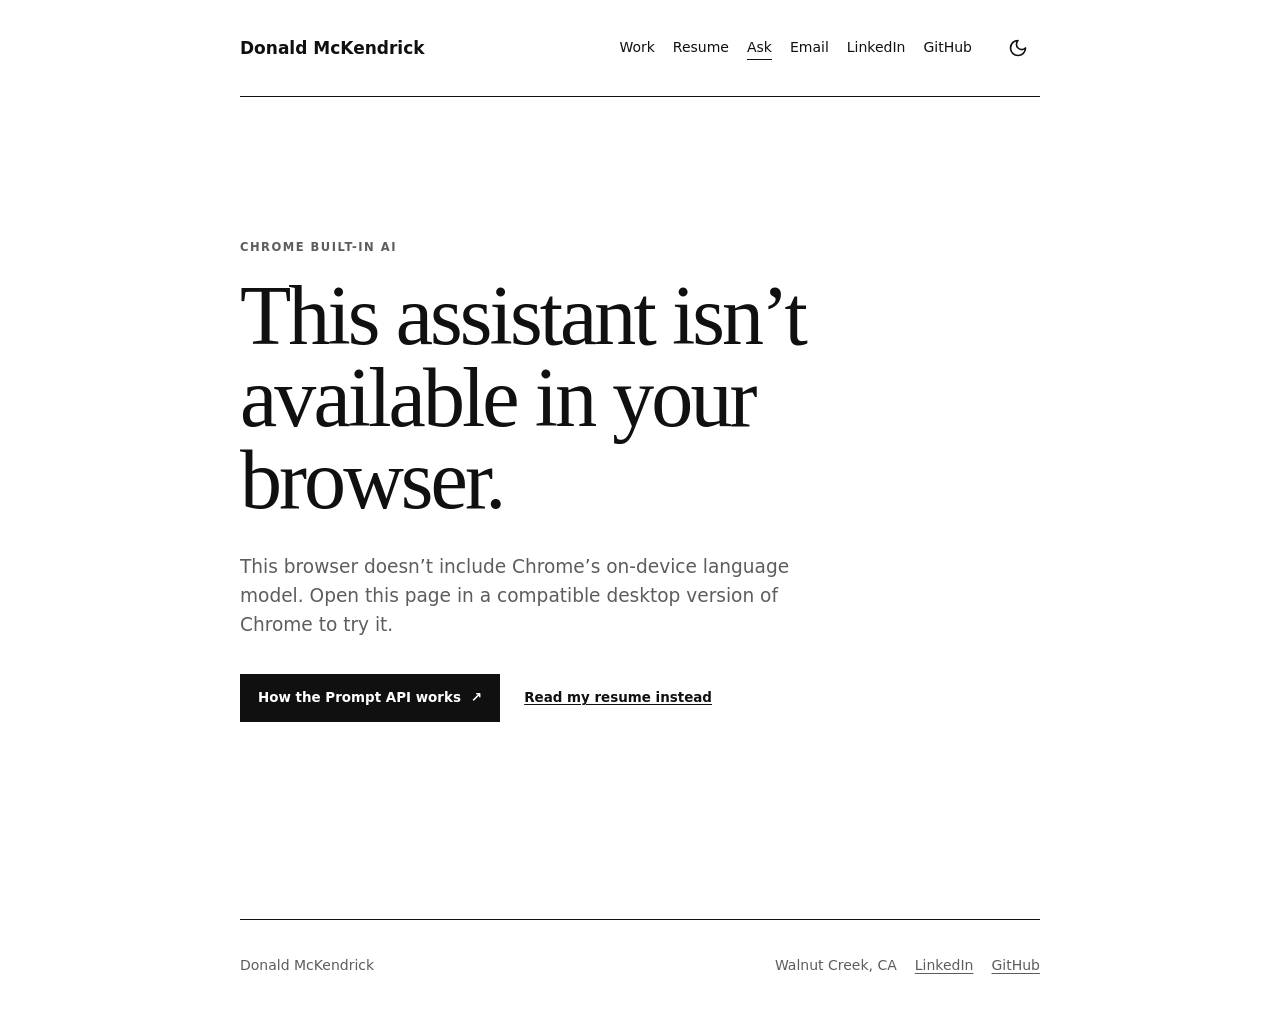
==== commit a8057731: "Refine Ask page layout and tone controls" ====
--- a/ask.html
+++ b/ask.html
@@ -38,9 +38,9 @@
         root.dataset.theme = theme;
       })();
     </script>
-    <link rel="stylesheet" href="styles.css?v=ask-5">
-    <script src="script.js?v=ask-5" defer></script>
-    <script src="ask.js?v=ask-5" defer></script>
+    <link rel="stylesheet" href="styles.css?v=ask-18">
+    <script src="script.js?v=ask-18" defer></script>
+    <script src="ask.js?v=ask-18" defer></script>
   </head>
   <body class="ask-site" data-ai-state="checking">
     <header class="site-header">
@@ -73,22 +73,6 @@
       </nav>
     </header>
 
-    <aside class="slop-dock" data-slop-ui hidden aria-label="Slop Slider controls">
-      <div class="slop-dock-heading">
-        <label for="slop-filter">Slop Slider</label>
-        <div class="slop-dock-actions">
-          <span class="slop-fictional-note">Fictional claims</span>
-          <button class="slop-reset" type="button" hidden>Reset</button>
-        </div>
-      </div>
-      <div class="slop-range-row">
-        <input id="slop-filter" type="range" min="0" max="3" step="1" value="0" aria-valuetext="None">
-        <output for="slop-filter" class="slop-output">
-          <strong data-slop-stage>None</strong>
-        </output>
-      </div>
-    </aside>
-
     <main class="ask-page">
       <section class="ask-unsupported" data-unsupported hidden aria-labelledby="unsupported-title">
         <p class="ask-unsupported-kicker">Chrome built-in AI</p>
@@ -108,31 +92,61 @@
       </section>
 
       <div class="ask-experience" data-ask-experience>
-        <section class="ask-intro" aria-labelledby="ask-title">
-          <div>
-            <p class="ask-kicker" data-slop-copy="ask-kicker">On-device assistant</p>
-            <h1 id="ask-title" data-slop-copy="ask-title">Ask about my work.</h1>
-          </div>
-          <p data-slop-copy="ask-intro-copy">
-            Ask about my services, experience, and technical background. Chrome generates answers on your device from
-            the same facts as this site and my resume.
-          </p>
-        </section>
-
-        <section class="ask-workspace" aria-label="Ask Donald's resume assistant">
-          <div class="ask-status" aria-live="polite">
-            <span class="ask-status-dot" aria-hidden="true"></span>
-            <span data-ai-status>Checking this browser</span>
-          </div>
-
-          <div class="chat-log" role="log" aria-live="polite" aria-relevant="additions text">
-            <div class="chat-message chat-message-assistant">
-              <span class="chat-speaker">Donald's browser</span>
-              <p>What would you like to know? I can help you understand where Donald's experience might fit your team.</p>
+        <section class="ask-workspace" aria-labelledby="ask-title">
+          <div class="ask-status">
+            <div class="ask-status-state">
+              <span class="ask-status-dot" aria-hidden="true"></span>
+              <span data-ai-status aria-live="polite">Checking this browser</span>
+            </div>
+
+            <div class="ask-tone-control" data-slop-ui hidden>
+              <button
+                class="ask-tone-trigger"
+                type="button"
+                aria-expanded="false"
+                aria-controls="ask-tone-panel"
+              >
+                <span>Slop Slider:</span>
+                <strong data-slop-stage>None</strong>
+                <svg viewBox="0 0 16 16" aria-hidden="true">
+                  <path d="m4 6 4 4 4-4"></path>
+                </svg>
+              </button>
+
+              <div class="ask-tone-panel" id="ask-tone-panel" hidden>
+                <div class="ask-tone-panel-heading">
+                  <label for="slop-filter">Response style</label>
+                  <div class="slop-dock-actions">
+                    <span class="slop-fictional-note">Fictional claims</span>
+                    <button class="slop-reset" type="button" hidden>Reset</button>
+                  </div>
+                </div>
+                <div class="slop-range-row">
+                  <input id="slop-filter" type="range" min="0" max="3" step="1" value="0" aria-valuetext="None">
+                  <output for="slop-filter" class="slop-output">
+                    <strong data-slop-stage>None</strong>
+                  </output>
+                </div>
+              </div>
             </div>
           </div>
 
-          <div class="suggested-questions" aria-label="Suggested questions"></div>
+          <div class="chat-log" role="log" aria-live="polite" aria-relevant="additions text">
+            <div class="chat-message chat-message-assistant chat-message-intro">
+              <span class="chat-speaker">Donald's browser</span>
+              <div class="chat-intro-copy">
+                <h1 id="ask-title" data-slop-copy="ask-title">Ask about my work.</h1>
+                <p data-slop-copy="ask-intro-copy">
+                  This experiment uses Chrome’s new Prompt API to answer from the facts on this site and my resume.
+                  The model, your questions, and the resume context all stay on your device.
+                </p>
+              </div>
+            </div>
+          </div>
+
+          <div class="suggested-questions-shell">
+            <div class="suggested-questions" role="group" aria-label="Suggested questions"></div>
+          </div>
 
           <form class="ask-form" id="ask-form">
             <label class="visually-hidden" for="question">Ask a question about Donald's work</label>
@@ -159,7 +173,7 @@
         </section>
 
         <aside class="ask-privacy" aria-label="Privacy and limitations">
-          <p><strong data-slop-copy="ask-privacy-label">Private by design.</strong> Your questions and the resume context stay on your device.</p>
+          <p><strong data-slop-copy="ask-privacy-label">Private by design.</strong> The assistant runs without sending this conversation to a server.</p>
           <p>
             <strong data-slop-copy="ask-reality-label">Reality check.</strong> Built-in AI can make mistakes. For a definitive answer, <a href="resume.html">read the resume</a> or
             <a href="mailto:ddmckendrick@gmail.com">email me</a>.
--- a/styles.css
+++ b/styles.css
@@ -1912,7 +1912,7 @@
 
 .ask-page {
   margin-inline: auto;
-  padding: clamp(52px, 7vw, 72px) 0 clamp(70px, 9vw, 104px);
+  padding: clamp(28px, 4vw, 48px) 0 clamp(70px, 9vw, 104px);
 }
 
 .ask-unsupported {
@@ -1994,7 +1994,7 @@
   font-weight: 700;
 }
 
-.js body.ask-site[data-ai-state="unavailable"] {
+.js body.ask-site {
   padding-bottom: 0;
 }
 
@@ -2004,50 +2004,16 @@
   display: none !important;
 }
 
-.ask-intro {
-  max-width: 720px;
-  animation: ask-rise 360ms ease both;
-  transition:
-    max-width 220ms ease,
-    padding 220ms ease,
-    border-color 220ms ease,
-    border-radius 220ms ease,
-    background-color 220ms ease,
-    box-shadow 220ms ease,
-    backdrop-filter 220ms ease;
-}
-
-.ask-kicker {
-  margin: 0 0 14px;
-  color: var(--muted);
-  font-size: 0.72rem;
-  font-weight: 800;
-  letter-spacing: 0.13em;
-  text-transform: uppercase;
-}
-
-.ask-intro h1 {
-  max-width: 680px;
-  font-size: clamp(2.65rem, 5vw, 3.75rem);
-  letter-spacing: 0;
-  line-height: 1.08;
-  transition: font-size 220ms ease, letter-spacing 220ms ease, line-height 220ms ease;
-}
-
-.ask-intro > p {
-  max-width: var(--measure);
-  margin: 26px 0 0;
-  color: var(--muted);
-  font-size: 1.08rem;
-  line-height: 1.55;
-}
-
 .ask-workspace {
   position: relative;
-  margin-top: clamp(54px, 8vw, 72px);
+  display: flex;
+  height: var(--ask-workspace-height, calc(100dvh - 150px));
+  min-height: 0;
+  flex-direction: column;
+  margin-top: 0;
   border-top: 1px solid var(--ink);
   border-bottom: 1px solid var(--ink);
-  animation: ask-rise 360ms 60ms ease both;
+  animation: ask-rise 360ms ease both;
   transition:
     margin 220ms ease,
     padding 220ms ease,
@@ -2059,16 +2025,125 @@
 }
 
 .ask-status {
+  position: relative;
+  z-index: 4;
   display: flex;
   align-items: center;
+  justify-content: space-between;
   min-height: 46px;
-  gap: 9px;
+  gap: 18px;
   border-bottom: 1px solid var(--quiet);
   color: var(--muted);
   font-size: 0.74rem;
   font-weight: 700;
   letter-spacing: 0.06em;
   text-transform: uppercase;
+}
+
+.ask-status-state {
+  display: flex;
+  align-items: center;
+  min-width: 0;
+  gap: 9px;
+}
+
+.ask-tone-control {
+  position: relative;
+  flex: 0 0 auto;
+  margin-left: auto;
+  color: var(--ink);
+  text-transform: none;
+}
+
+.ask-tone-trigger {
+  display: inline-flex;
+  align-items: center;
+  min-height: 34px;
+  gap: 5px;
+  padding: 5px 0;
+  border: 0;
+  border-bottom: 1px solid transparent;
+  background: transparent;
+  color: inherit;
+  font: inherit;
+  font-size: 0.72rem;
+  font-weight: 700;
+  letter-spacing: 0;
+  cursor: pointer;
+}
+
+.ask-tone-trigger:hover,
+.ask-tone-trigger[aria-expanded="true"] {
+  border-bottom-color: currentColor;
+}
+
+.ask-tone-trigger:focus-visible {
+  outline: 2px solid var(--signal);
+  outline-offset: 2px;
+}
+
+.ask-tone-trigger:disabled {
+  cursor: not-allowed;
+  opacity: 0.42;
+}
+
+.ask-tone-trigger svg {
+  width: 13px;
+  height: 13px;
+  fill: none;
+  stroke: currentColor;
+  stroke-linecap: round;
+  stroke-linejoin: round;
+  stroke-width: 1.7;
+  transition: transform 160ms ease;
+}
+
+.ask-tone-trigger[aria-expanded="true"] svg {
+  transform: rotate(180deg);
+}
+
+.ask-tone-panel {
+  position: absolute;
+  top: calc(100% + 8px);
+  right: 0;
+  z-index: 12;
+  isolation: isolate;
+  width: min(360px, calc(100vw - 40px));
+  padding: 15px 16px 12px;
+  overflow: hidden;
+  border: 1px solid var(--ink);
+  border-radius: calc(4px + (var(--slop) * 18px));
+  background: color-mix(in srgb, var(--paper) 94%, transparent);
+  box-shadow: 0 18px 48px rgb(0 0 0 / 0.14);
+  color: var(--ink);
+  font-family: var(--sans);
+  backdrop-filter: blur(calc(10px + (var(--slop) * 16px))) saturate(calc(1 + (var(--slop) * 0.6)));
+}
+
+.ask-tone-panel[hidden] {
+  display: none;
+}
+
+.ask-tone-panel::before {
+  position: absolute;
+  inset: 0;
+  z-index: -1;
+  background: linear-gradient(118deg, rgb(124 58 237 / 0.5), rgb(34 211 238 / 0.36) 48%, rgb(244 63 94 / 0.4));
+  opacity: calc(var(--slop) * 0.5);
+  content: "";
+}
+
+.ask-tone-panel-heading {
+  display: flex;
+  align-items: center;
+  justify-content: space-between;
+  gap: 16px;
+  font-size: 0.78rem;
+  line-height: 1.2;
+}
+
+.ask-tone-panel-heading label {
+  font-weight: 800;
 }
 
 .ask-status-dot {
@@ -2097,9 +2172,13 @@
 }
 
 .chat-log {
+  --chat-text-size: clamp(1.1rem, 1.55vw, 1.25rem);
   display: grid;
-  max-height: 560px;
-  padding: clamp(32px, 5vw, 52px) 0;
+  align-content: start;
+  min-height: 0;
+  max-height: none;
+  flex: 1 1 auto;
+  padding: clamp(28px, 4vw, 42px) 0;
   overflow-y: auto;
   gap: 34px;
   scroll-behavior: smooth;
@@ -2125,9 +2204,27 @@
   max-width: 640px;
   margin: 0;
   font-family: var(--serif);
-  font-size: clamp(1.22rem, 2.4vw, 1.6rem);
-  line-height: 1.42;
+  font-size: var(--chat-text-size);
+  line-height: 1.5;
   white-space: pre-wrap;
+}
+
+.chat-message-intro h1 {
+  max-width: 640px;
+  font-family: var(--serif);
+  font-size: var(--chat-text-size);
+  font-weight: 400;
+  letter-spacing: 0;
+  line-height: 1.5;
+}
+
+.chat-message-intro p {
+  margin-top: 12px;
+  color: var(--ink);
+  font-family: var(--serif);
+  font-size: var(--chat-text-size);
+  line-height: 1.5;
+  white-space: normal;
 }
 
 .chat-message-user p {
@@ -2149,14 +2246,56 @@
   color: var(--muted);
 }
 
+.suggested-questions-shell {
+  position: relative;
+}
+
+.suggested-questions-shell::before,
+.suggested-questions-shell::after {
+  position: absolute;
+  top: 0;
+  bottom: 18px;
+  z-index: 2;
+  width: 30px;
+  opacity: 0;
+  pointer-events: none;
+  content: "";
+  transition: opacity 140ms ease;
+}
+
+.suggested-questions-shell::before {
+  left: 0;
+  background: linear-gradient(90deg, var(--paper), transparent);
+}
+
+.suggested-questions-shell::after {
+  right: 0;
+  background: linear-gradient(270deg, var(--paper), transparent);
+}
+
+.suggested-questions-shell[data-overflow-start]::before,
+.suggested-questions-shell[data-overflow-end]::after {
+  opacity: 1;
+}
+
 .suggested-questions {
   display: flex;
-  flex-wrap: wrap;
+  flex-wrap: nowrap;
   gap: 8px;
   padding-bottom: 18px;
+  overflow-x: auto;
+  overscroll-behavior-inline: contain;
+  scroll-behavior: smooth;
+  scroll-snap-type: inline proximity;
+  scrollbar-width: none;
+}
+
+.suggested-questions::-webkit-scrollbar {
+  display: none;
 }
 
 .suggested-questions button {
+  flex: 0 0 auto;
   min-height: 36px;
   padding: 7px 0;
   border: 0;
@@ -2167,6 +2306,8 @@
   font: inherit;
   font-size: 0.76rem;
   cursor: pointer;
+  scroll-snap-align: start;
+  white-space: nowrap;
   animation: ask-message 180ms ease both;
   transition: border-color 150ms ease, color 150ms ease, transform 150ms ease;
 }
@@ -2315,35 +2456,11 @@
 }
 
 :root[data-slop-tier="subtle"] .ask-page {
-  padding-top: clamp(60px, 8vw, 94px);
-}
-
-:root[data-slop-tier="subtle"] .ask-intro {
-  display: grid;
-  grid-template-columns: minmax(0, 1.25fr) minmax(280px, 0.75fr);
-  gap: clamp(40px, 8vw, 100px);
-  align-items: end;
-  max-width: none;
-}
-
-:root[data-slop-tier="subtle"] .ask-kicker {
-  color: var(--signal);
-}
-
-:root[data-slop-tier="subtle"] .ask-intro h1 {
-  max-width: 590px;
-  font-size: clamp(3.2rem, 8vw, 6.4rem);
-  letter-spacing: -0.045em;
-  line-height: 0.92;
-}
-
-:root[data-slop-tier="subtle"] .ask-intro > p {
-  margin: 0 0 4px;
-  font-size: 1rem;
+  padding-top: clamp(30px, 4vw, 46px);
 }
 
 :root[data-slop-tier="subtle"] .ask-workspace {
-  margin-top: clamp(54px, 9vw, 104px);
+  margin-top: 0;
 }
 
 :root[data-slop-tier="subtle"] .suggested-questions button {
@@ -2371,31 +2488,9 @@
 
 :root[data-slop-tier="awful"] .ask-page,
 :root[data-slop-tier="chaos"] .ask-page {
-  padding-top: clamp(44px, 6vw, 70px);
-}
-
-:root[data-slop-tier="awful"] .ask-intro,
-:root[data-slop-tier="chaos"] .ask-intro {
-  position: relative;
-  isolation: isolate;
-  display: grid;
-  grid-template-columns: minmax(0, 1.2fr) minmax(270px, 0.8fr);
-  gap: clamp(34px, 7vw, 84px);
-  align-items: end;
-  max-width: none;
-  padding: clamp(28px, 5vw, 48px);
-  overflow: hidden;
-  border: 1px solid rgb(124 58 237 / 0.28);
-  border-radius: 30px;
-  background: color-mix(in srgb, var(--paper) 68%, transparent);
-  box-shadow:
-    0 24px 80px rgb(76 29 149 / 0.16),
-    inset 0 1px rgb(255 255 255 / 0.24);
-  backdrop-filter: blur(20px) saturate(1.35);
-}
-
-:root[data-slop-tier="awful"] .ask-intro::before,
-:root[data-slop-tier="chaos"] .ask-intro::before,
+  padding-top: clamp(20px, 3vw, 34px);
+}
+
 :root[data-slop-tier="awful"] .ask-workspace::before,
 :root[data-slop-tier="chaos"] .ask-workspace::before {
   position: absolute;
@@ -2404,35 +2499,17 @@
   background:
     linear-gradient(118deg, rgb(255 255 255 / 0.2), transparent 28%, transparent 68%, rgb(34 211 238 / 0.12)),
     radial-gradient(circle at 8% 12%, rgb(124 58 237 / 0.2), transparent 32%);
+  border-radius: inherit;
   pointer-events: none;
   content: "";
-}
-
-:root[data-slop-tier="awful"] .ask-kicker,
-:root[data-slop-tier="chaos"] .ask-kicker {
-  color: var(--signal);
-}
-
-:root[data-slop-tier="awful"] .ask-intro h1,
-:root[data-slop-tier="chaos"] .ask-intro h1 {
-  max-width: 680px;
-  font-size: clamp(3.5rem, 7vw, 6.3rem);
-  letter-spacing: -0.055em;
-  line-height: 0.92;
-}
-
-:root[data-slop-tier="awful"] .ask-intro > p,
-:root[data-slop-tier="chaos"] .ask-intro > p {
-  margin: 0 0 4px;
-  font-size: 1rem;
 }
 
 :root[data-slop-tier="awful"] .ask-workspace,
 :root[data-slop-tier="chaos"] .ask-workspace {
   isolation: isolate;
-  margin-top: 28px;
+  margin-top: 0;
   padding: 0 clamp(20px, 4vw, 36px);
-  overflow: hidden;
+  overflow: visible;
   border: 1px solid rgb(124 58 237 / 0.24);
   border-radius: 30px;
   background: color-mix(in srgb, var(--paper) 65%, transparent);
@@ -2440,6 +2517,16 @@
     0 26px 86px rgb(76 29 149 / 0.16),
     inset 0 1px rgb(255 255 255 / 0.22);
   backdrop-filter: blur(22px) saturate(1.4);
+}
+
+:root[data-slop-tier="awful"] .chat-message-intro h1,
+:root[data-slop-tier="chaos"] .chat-message-intro h1 {
+  max-width: 640px;
+  font-family: var(--serif);
+  font-size: var(--chat-text-size);
+  font-weight: 400;
+  letter-spacing: 0;
+  line-height: 1.5;
 }
 
 :root[data-slop-tier="awful"] .suggested-questions button,
@@ -2476,7 +2563,6 @@
   --signal: #22d3ee;
 }
 
-:root[data-slop-tier="chaos"] .ask-intro,
 :root[data-slop-tier="chaos"] .ask-workspace {
   border-color: rgb(255 255 255 / 0.38);
   background:
@@ -2489,7 +2575,6 @@
   backdrop-filter: blur(32px) saturate(1.8);
 }
 
-:root[data-slop-tier="chaos"] .ask-intro::before,
 :root[data-slop-tier="chaos"] .ask-workspace::before {
   background:
     linear-gradient(108deg, transparent 12%, rgb(255 255 255 / 0.24) 34%, transparent 56%),
@@ -2565,25 +2650,13 @@
 }
 
 @media (max-width: 680px) {
-  .ask-intro,
-  :root[data-slop-tier="subtle"] .ask-intro,
-  :root[data-slop-tier="awful"] .ask-intro,
-  :root[data-slop-tier="chaos"] .ask-intro {
-    grid-template-columns: 1fr;
-    gap: 24px;
-  }
-
-  .ask-intro > p {
-    max-width: 530px;
-  }
-
   .chat-message {
     grid-template-columns: 1fr;
     gap: 8px;
   }
 
   .chat-log {
-    max-height: none;
+    min-height: 0;
   }
 
   .ask-privacy {
@@ -2594,7 +2667,7 @@
 
 @media (max-width: 560px) {
   .ask-page {
-    padding-top: 42px;
+    padding-top: 24px;
   }
 
   .ask-unsupported {
@@ -2611,12 +2684,8 @@
     flex-direction: column;
   }
 
-  .ask-intro h1 {
-    font-size: 2.45rem;
-  }
-
   .ask-workspace {
-    margin-top: 52px;
+    margin-top: 0;
   }
 
   .ask-form {
@@ -2625,18 +2694,6 @@
 
   .ask-submit {
     width: 100%;
-  }
-
-  :root[data-slop-tier="subtle"] .ask-intro h1,
-  :root[data-slop-tier="awful"] .ask-intro h1,
-  :root[data-slop-tier="chaos"] .ask-intro h1 {
-    font-size: clamp(3.05rem, 15vw, 4.25rem);
-  }
-
-  :root[data-slop-tier="awful"] .ask-intro,
-  :root[data-slop-tier="chaos"] .ask-intro {
-    padding: 22px 18px;
-    border-radius: 24px;
   }
 
   :root[data-slop-tier="awful"] .ask-workspace,
@@ -2647,7 +2704,6 @@
 }
 
 @media (prefers-reduced-motion: reduce) {
-  .ask-intro,
   .ask-workspace,
   .ask-privacy,
   .chat-message,
@@ -2656,7 +2712,6 @@
     animation: none;
   }
 
-  :root[data-slop-tier="chaos"] .ask-intro::before,
   :root[data-slop-tier="chaos"] .ask-workspace::before,
   :root[data-slop-tier="chaos"] .ask-submit {
     animation: none;
@@ -2671,4 +2726,8 @@
   .js body.ask-site {
     padding: 0;
   }
-}
+
+  .ask-workspace {
+    height: auto;
+  }
+}
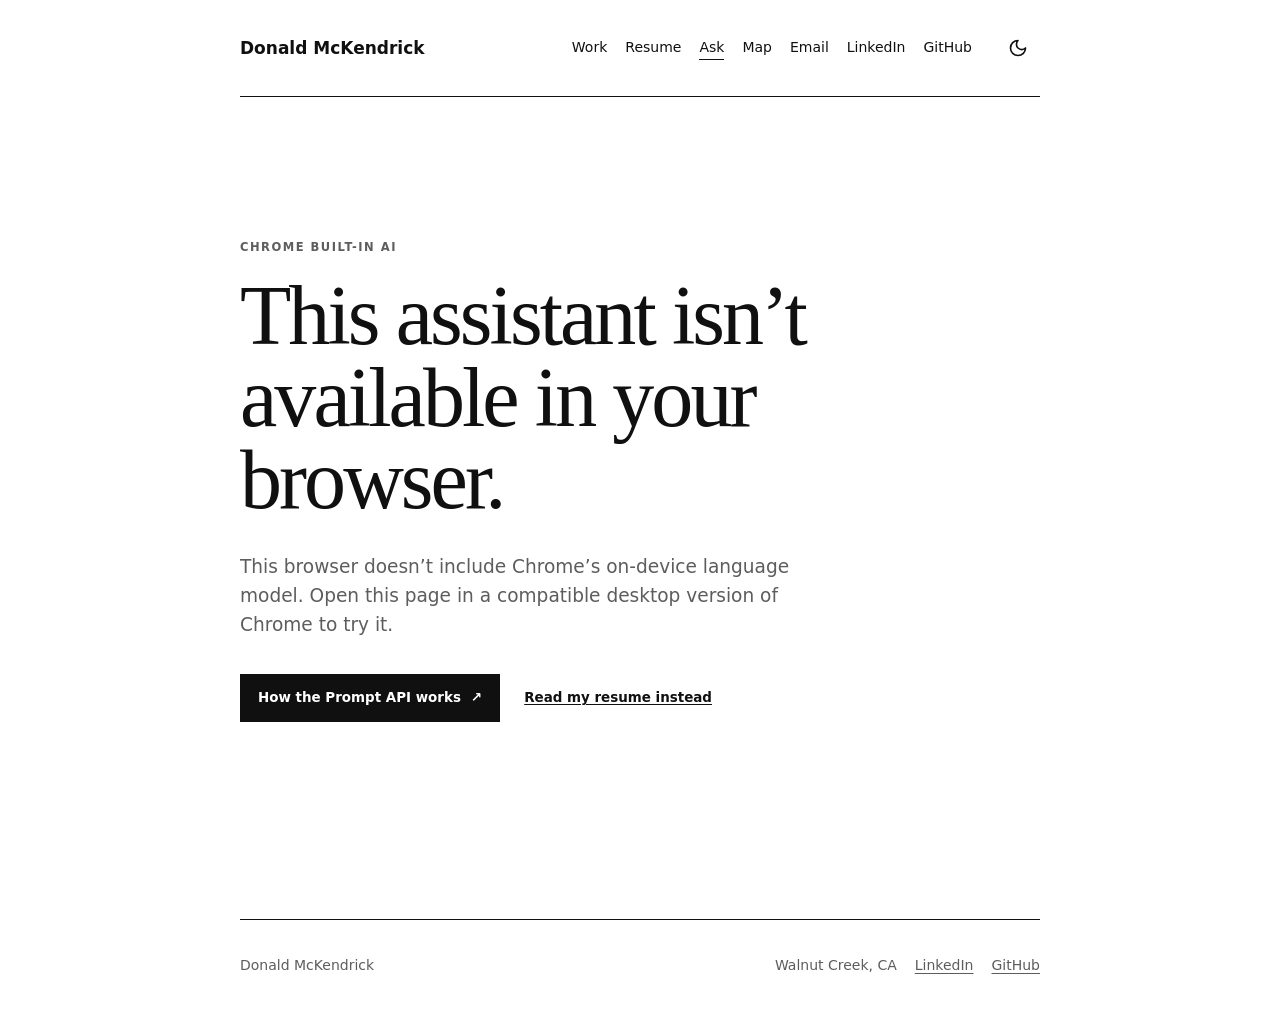
==== commit 0f1dde66: "Add knowledge map navigation and accessibility polish" ====
--- a/ask.html
+++ b/ask.html
@@ -67,6 +67,7 @@
         <a href="index.html#work" aria-label="Selected work">Work</a>
         <a href="resume.html" aria-label="Resume">Resume</a>
         <a href="ask.html" aria-current="page" aria-label="Ask about Donald's work">Ask</a>
+        <a href="map.html" aria-label="Explore Donald's knowledge map">Map</a>
         <a href="mailto:ddmckendrick@gmail.com" aria-label="Email Donald McKendrick">Email</a>
         <a href="https://linkedin.com/in/donaldmckendrick" target="_blank" rel="noopener noreferrer">LinkedIn</a>
         <a href="https://github.com/ddmck" target="_blank" rel="noopener noreferrer">GitHub</a>
--- a/styles.css
+++ b/styles.css
@@ -1890,6 +1890,857 @@
   }
 }
 
+/* Playful knowledge map */
+
+.map-site {
+  --map-width: 1440px;
+  --map-signal: #d95638;
+  --map-signal-soft: color-mix(in srgb, var(--map-signal) 12%, var(--paper));
+  min-width: 0;
+}
+
+:root[data-theme="dark"] .map-site {
+  --map-signal: #ff8065;
+}
+
+.js body.map-site {
+  padding-bottom: calc((var(--slop-position) * 56px) + env(safe-area-inset-bottom));
+}
+
+.map-site .site-header,
+.map-site .site-footer,
+.map-page {
+  width: min(var(--map-width), calc(100% - 40px));
+  margin-inline: auto;
+}
+
+.map-page {
+  padding: clamp(38px, 5vw, 72px) 0 clamp(66px, 8vw, 110px);
+}
+
+.map-intro {
+  display: grid;
+  max-width: 1080px;
+  grid-template-columns: minmax(0, 1fr) minmax(280px, 0.42fr);
+  align-items: end;
+  gap: 28px clamp(32px, 7vw, 100px);
+  padding-bottom: clamp(34px, 4vw, 54px);
+}
+
+.map-kicker {
+  grid-column: 1 / -1;
+  margin: 0 0 -10px;
+  color: var(--muted);
+  font-size: 0.72rem;
+  font-weight: 800;
+  letter-spacing: 0.12em;
+  text-transform: uppercase;
+}
+
+.map-intro h1 {
+  max-width: 820px;
+  font-size: clamp(2.8rem, 5.3vw, 5.4rem);
+  letter-spacing: -0.035em;
+  line-height: 0.96;
+}
+
+.map-deck {
+  max-width: 440px;
+  margin: 0 0 4px;
+  color: var(--muted);
+  font-size: clamp(1rem, 1.4vw, 1.14rem);
+  line-height: 1.5;
+}
+
+.map-workspace {
+  position: relative;
+  z-index: 1;
+  border-top: 1px solid var(--ink);
+  border-bottom: 1px solid var(--ink);
+  background: color-mix(in srgb, var(--paper) 96%, transparent);
+  animation: map-workspace-rise 480ms ease both;
+}
+
+.map-toolbar {
+  position: relative;
+  z-index: 8;
+  display: flex;
+  min-height: 58px;
+  align-items: center;
+  gap: 16px 28px;
+  padding: 9px 0;
+  border-bottom: 1px solid var(--quiet);
+  background: var(--paper);
+  font-size: 0.74rem;
+}
+
+.map-toolbar-status {
+  display: inline-flex;
+  min-width: 190px;
+  align-items: center;
+  gap: 9px;
+  color: var(--muted);
+  font-weight: 750;
+  letter-spacing: 0.045em;
+  text-transform: uppercase;
+}
+
+.map-status-dot {
+  width: 7px;
+  height: 7px;
+  flex: 0 0 auto;
+  border-radius: 50%;
+  background: var(--map-signal);
+  box-shadow: 0 0 0 4px color-mix(in srgb, var(--map-signal) 14%, transparent);
+}
+
+.map-topic-jump {
+  display: flex;
+  align-items: center;
+  gap: 9px;
+  margin-left: auto;
+  color: var(--muted);
+  font-weight: 700;
+  white-space: nowrap;
+}
+
+.map-topic-jump select {
+  width: 176px;
+  min-height: 36px;
+  padding: 6px 28px 6px 9px;
+  border: 1px solid var(--quiet);
+  border-radius: 0;
+  background: var(--paper);
+  color: var(--ink);
+  font: inherit;
+  cursor: pointer;
+}
+
+.map-topic-jump select:focus-visible,
+.map-slop input:focus-visible {
+  outline: 2px solid var(--ink);
+  outline-offset: 2px;
+}
+
+.map-slop {
+  display: grid;
+  min-width: 312px;
+  grid-template-columns: auto minmax(112px, 1fr) 48px auto;
+  align-items: center;
+  gap: 8px;
+  color: var(--muted);
+  font-weight: 700;
+}
+
+.map-slop[hidden] {
+  display: none;
+}
+
+.map-slop label {
+  color: var(--ink);
+}
+
+.map-slop input {
+  width: 100%;
+  accent-color: var(--ink);
+  cursor: pointer;
+}
+
+.map-slop output {
+  color: var(--ink);
+  text-align: left;
+}
+
+.map-slop .slop-reset {
+  min-height: 30px;
+  padding: 4px 0;
+  border: 0;
+  border-bottom: 1px solid currentColor;
+  background: transparent;
+  color: var(--muted);
+  font: inherit;
+  cursor: pointer;
+}
+
+.map-fiction-label {
+  position: absolute;
+  top: calc(100% + 9px);
+  right: 0;
+  z-index: 4;
+  padding: 5px 8px;
+  background: var(--ink);
+  color: var(--paper);
+  font-size: 0.63rem;
+  font-weight: 850;
+  letter-spacing: 0.08em;
+  text-transform: uppercase;
+}
+
+.map-layout {
+  display: grid;
+  min-width: 0;
+  grid-template-columns: minmax(0, 1fr);
+}
+
+.map-workspace.detail-open .map-layout {
+  grid-template-columns: minmax(0, 1fr) minmax(300px, 348px);
+}
+
+.map-canvas {
+  position: relative;
+  min-width: 0;
+  height: clamp(570px, 69vh, 790px);
+  min-height: 0;
+  overflow: hidden;
+  background:
+    radial-gradient(circle at 50% 50%, color-mix(in srgb, var(--map-signal) calc(var(--slop) * 8%), transparent), transparent 44%),
+    var(--paper);
+}
+
+.knowledge-map {
+  display: block;
+  width: 100%;
+  height: 100%;
+  color: var(--ink);
+  cursor: grab;
+  touch-action: none;
+  user-select: none;
+}
+
+.knowledge-map.is-dragging {
+  cursor: grabbing;
+}
+
+.map-grid {
+  color: var(--ink);
+  opacity: calc(0.035 + (var(--slop) * 0.025));
+  pointer-events: none;
+  transition: opacity 220ms ease;
+}
+
+.map-camera {
+  transition: transform 180ms ease-out;
+}
+
+.knowledge-map.is-dragging .map-camera {
+  transition: none;
+}
+
+.map-edge {
+  fill: none;
+  stroke: var(--muted);
+  stroke-dasharray: 900;
+  stroke-dashoffset: 900;
+  stroke-linecap: round;
+  stroke-width: 1.2;
+  opacity: 0.38;
+  pointer-events: none;
+  animation: map-draw-edge 780ms cubic-bezier(0.2, 0.7, 0.2, 1) forwards;
+  transition: opacity 160ms ease, stroke 160ms ease, stroke-width 160ms ease;
+}
+
+.map-extra-edges .map-edge {
+  stroke: #7c3aed;
+  stroke-dasharray: 10 8;
+  opacity: 0.68;
+}
+
+.map-edge.is-selected {
+  stroke: var(--map-signal);
+  stroke-width: 2.4;
+  opacity: 1;
+}
+
+.map-edge.is-dimmed {
+  opacity: 0.07;
+}
+
+.map-edge-label {
+  fill: var(--muted);
+  font-family: var(--sans);
+  font-size: 14px;
+  font-weight: 700;
+  letter-spacing: 0.015em;
+  opacity: 0;
+  paint-order: stroke;
+  pointer-events: none;
+  stroke: var(--paper);
+  stroke-linejoin: round;
+  stroke-width: 6px;
+  transition: opacity 160ms ease, fill 160ms ease;
+}
+
+.map-edge-label-primary {
+  opacity: 0.58;
+}
+
+.map-edge-label.is-selected {
+  fill: var(--map-signal);
+  opacity: 1;
+}
+
+.map-edge-label.is-dimmed {
+  opacity: 0;
+}
+
+.map-edge-label-fictional {
+  fill: #7c3aed;
+  opacity: 0.82;
+}
+
+.map-node {
+  cursor: pointer;
+  outline: none;
+  opacity: 1;
+  transition: opacity 160ms ease;
+}
+
+.map-node-motion {
+  opacity: 0;
+  animation: map-node-enter 360ms cubic-bezier(0.2, 0.75, 0.25, 1) forwards;
+  animation-delay: calc(110ms + (var(--node-index) * 13ms));
+  transform-box: fill-box;
+  transform-origin: center;
+  transition: transform 200ms ease;
+}
+
+.map-node rect {
+  fill: var(--paper);
+  stroke: var(--ink);
+  stroke-width: 1.4;
+  vector-effect: non-scaling-stroke;
+  transition: fill 160ms ease, stroke 160ms ease, stroke-width 160ms ease, filter 160ms ease;
+}
+
+.map-node text {
+  fill: var(--ink);
+  font-family: var(--sans);
+  font-size: 19px;
+  font-weight: 720;
+  pointer-events: none;
+}
+
+.map-node-core rect {
+  fill: var(--ink);
+  stroke: var(--ink);
+}
+
+.map-node-core text {
+  fill: var(--paper);
+  font-family: var(--serif);
+  font-size: 23px;
+  font-weight: 400;
+}
+
+.map-node-branch rect {
+  fill: var(--map-signal-soft);
+  stroke: var(--map-signal);
+  stroke-width: 2;
+}
+
+.map-node-branch text {
+  font-size: 20px;
+  font-weight: 820;
+}
+
+.map-node-role text {
+  font-weight: 820;
+}
+
+.map-node-evidence rect {
+  stroke: var(--muted);
+}
+
+.map-node-oddity rect {
+  fill: var(--shade);
+  stroke: var(--muted);
+  stroke-dasharray: 5 4;
+}
+
+.map-node-fictional rect {
+  fill: #7c3aed;
+  stroke: #f0abfc;
+  stroke-width: 2;
+  filter: url(#map-glow);
+}
+
+.map-node-fictional text {
+  fill: #fff;
+  font-weight: 850;
+}
+
+.map-node:hover .map-node-motion {
+  transform: translateY(-3px);
+}
+
+.map-node:hover rect,
+.map-node:focus-visible rect,
+.map-node.is-related rect {
+  stroke: var(--map-signal);
+  stroke-width: 2.5;
+}
+
+.map-node:focus-visible rect {
+  filter: drop-shadow(0 0 6px color-mix(in srgb, var(--map-signal) 58%, transparent));
+}
+
+.map-node.is-selected rect {
+  fill: var(--map-signal);
+  stroke: var(--map-signal);
+  stroke-width: 3;
+  filter: drop-shadow(0 8px 18px color-mix(in srgb, var(--map-signal) 24%, transparent));
+}
+
+.map-node.is-selected text {
+  fill: #fff;
+}
+
+.map-node.is-dimmed {
+  opacity: 0.2 !important;
+}
+
+.map-zoom {
+  position: absolute;
+  right: 14px;
+  bottom: 14px;
+  z-index: 4;
+  display: flex;
+  align-items: stretch;
+  border: 1px solid var(--ink);
+  background: var(--paper);
+}
+
+.map-zoom button {
+  min-width: 42px;
+  min-height: 42px;
+  padding: 7px 12px;
+  border: 0;
+  border-right: 1px solid var(--quiet);
+  background: var(--paper);
+  color: var(--ink);
+  font: inherit;
+  font-size: 0.77rem;
+  font-weight: 800;
+  cursor: pointer;
+}
+
+.map-zoom button:first-child,
+.map-zoom button:nth-child(2) {
+  font-size: 1.25rem;
+  font-weight: 400;
+}
+
+.map-zoom button:last-child {
+  border-right: 0;
+}
+
+.map-zoom button:hover {
+  background: var(--ink);
+  color: var(--paper);
+}
+
+.map-zoom button:focus-visible {
+  position: relative;
+  z-index: 1;
+  outline: 2px solid var(--map-signal);
+  outline-offset: -3px;
+}
+
+.map-instructions {
+  position: absolute;
+  bottom: 18px;
+  left: 17px;
+  z-index: 3;
+  margin: 0;
+  color: var(--muted);
+  font-size: 0.68rem;
+  font-weight: 700;
+  letter-spacing: 0.035em;
+}
+
+.map-inspector {
+  position: relative;
+  z-index: 6;
+  min-width: 0;
+  padding: clamp(28px, 3vw, 44px) clamp(24px, 3vw, 38px);
+  overflow: auto;
+  border-left: 1px solid var(--ink);
+  background: color-mix(in srgb, var(--paper) 97%, transparent);
+  animation: map-inspector-in 220ms ease both;
+}
+
+.map-inspector[hidden] {
+  display: none;
+}
+
+.map-inspector-close {
+  position: absolute;
+  top: 13px;
+  right: 13px;
+  display: grid;
+  width: 38px;
+  height: 38px;
+  place-items: center;
+  padding: 0;
+  border: 0;
+  background: transparent;
+  color: var(--ink);
+  font: inherit;
+  font-size: 1.4rem;
+  cursor: pointer;
+}
+
+.map-inspector-close:focus-visible {
+  outline: 2px solid var(--ink);
+  outline-offset: -2px;
+}
+
+.map-detail-type {
+  margin: 0 44px 18px 0;
+  color: var(--map-signal);
+  font-size: 0.66rem;
+  font-weight: 850;
+  letter-spacing: 0.12em;
+  text-transform: uppercase;
+}
+
+.map-inspector h2 {
+  font-size: clamp(2rem, 3vw, 2.8rem);
+  line-height: 1.02;
+}
+
+.map-detail-copy {
+  margin: 22px 0 0;
+  color: var(--muted);
+  font-size: 0.96rem;
+  line-height: 1.58;
+}
+
+.map-fiction-note {
+  margin: 20px 0 0;
+  padding: 12px 0;
+  border-top: 1px solid #7c3aed;
+  border-bottom: 1px solid #7c3aed;
+  color: var(--ink);
+  font-size: 0.78rem;
+  font-weight: 720;
+  line-height: 1.45;
+}
+
+.map-related {
+  margin-top: 30px;
+}
+
+.map-related > p {
+  margin: 0 0 10px;
+  color: var(--muted);
+  font-size: 0.66rem;
+  font-weight: 850;
+  letter-spacing: 0.11em;
+  text-transform: uppercase;
+}
+
+.map-related > div {
+  display: flex;
+  flex-wrap: wrap;
+  gap: 7px;
+}
+
+.map-related button {
+  min-height: 36px;
+  padding: 6px 9px;
+  border: 1px solid var(--quiet);
+  background: transparent;
+  color: var(--ink);
+  font: inherit;
+  font-size: 0.73rem;
+  font-weight: 700;
+  cursor: pointer;
+}
+
+.map-related button:hover,
+.map-related button:focus-visible {
+  border-color: var(--ink);
+  outline: none;
+}
+
+.map-detail-link {
+  display: inline-flex;
+  align-items: center;
+  gap: 7px;
+  margin-top: 30px;
+  color: var(--ink);
+  font-size: 0.8rem;
+  font-weight: 820;
+  text-decoration: none;
+  border-bottom: 1px solid currentColor;
+}
+
+.map-detail-link[hidden] {
+  display: none;
+}
+
+:root[data-slop-tier="subtle"] .map-node:nth-child(3n) .map-node-motion {
+  transform: translateY(-2px) rotate(-0.4deg);
+}
+
+:root[data-slop-tier="subtle"] .map-node:nth-child(4n) .map-node-motion {
+  transform: translateY(2px) rotate(0.45deg);
+}
+
+:root[data-slop-tier="awful"] .map-workspace,
+:root[data-slop-tier="chaos"] .map-workspace {
+  border-color: color-mix(in srgb, #7c3aed 60%, var(--ink));
+  box-shadow: 0 28px 90px rgb(124 58 237 / 0.16);
+}
+
+:root[data-slop-tier="awful"] .map-canvas,
+:root[data-slop-tier="chaos"] .map-canvas {
+  background:
+    radial-gradient(circle at 18% 20%, rgb(34 211 238 / 0.14), transparent 28%),
+    radial-gradient(circle at 84% 76%, rgb(244 63 94 / 0.13), transparent 29%),
+    radial-gradient(circle at 50% 48%, rgb(124 58 237 / 0.15), transparent 36%),
+    var(--paper);
+}
+
+:root[data-slop-tier="awful"] .map-node-branch rect,
+:root[data-slop-tier="chaos"] .map-node-branch rect {
+  fill: #7c3aed;
+  stroke: #22d3ee;
+  filter: drop-shadow(0 0 10px rgb(124 58 237 / 0.34));
+}
+
+:root[data-slop-tier="awful"] .map-node-branch text,
+:root[data-slop-tier="chaos"] .map-node-branch text {
+  fill: #fff;
+}
+
+:root[data-slop-tier="awful"] .map-node:nth-child(5n) .map-node-motion {
+  transform: rotate(-1.4deg) translateY(-3px);
+}
+
+:root[data-slop-tier="awful"] .map-node:nth-child(7n) .map-node-motion {
+  transform: rotate(1.8deg) translateY(4px);
+}
+
+:root[data-slop-tier="chaos"] .map-grid {
+  opacity: 0.13;
+  transform: rotate(0.5deg) scale(1.04);
+  transform-origin: center;
+}
+
+:root[data-slop-tier="chaos"] .map-edge {
+  animation: map-chaos-edge 2.8s linear infinite;
+}
+
+:root[data-slop-tier="chaos"] .map-node-motion {
+  animation: map-chaos-node calc(2.5s + (var(--node-index) * 31ms)) ease-in-out infinite alternate;
+  opacity: 1;
+}
+
+:root[data-slop-tier="chaos"] .map-toolbar-status {
+  color: #7c3aed;
+}
+
+@keyframes map-workspace-rise {
+  from { opacity: 0; transform: translateY(16px); }
+  to { opacity: 1; transform: translateY(0); }
+}
+
+@keyframes map-draw-edge {
+  to { stroke-dashoffset: 0; }
+}
+
+@keyframes map-node-enter {
+  from { opacity: 0; }
+  to { opacity: 1; }
+}
+
+@keyframes map-inspector-in {
+  from { opacity: 0; transform: translateX(14px); }
+  to { opacity: 1; transform: translateX(0); }
+}
+
+@keyframes map-chaos-edge {
+  to { stroke-dashoffset: -36; }
+}
+
+@keyframes map-chaos-node {
+  from { transform: translate(calc(var(--chaos-x) * -0.4), calc(var(--chaos-y) * -0.4)) rotate(-0.8deg); }
+  to { transform: translate(var(--chaos-x), var(--chaos-y)) rotate(1.1deg); }
+}
+
+@media (max-width: 1040px) {
+  .map-toolbar {
+    flex-wrap: wrap;
+    padding: 11px 0;
+  }
+
+  .map-topic-jump {
+    margin-left: auto;
+  }
+
+  .map-slop {
+    width: 100%;
+    grid-template-columns: auto minmax(120px, 1fr) 48px auto;
+    padding-top: 8px;
+    border-top: 1px solid var(--quiet);
+  }
+
+  .map-fiction-label {
+    top: auto;
+    right: 0;
+    bottom: -30px;
+  }
+}
+
+@media (max-width: 760px) {
+  .map-intro {
+    grid-template-columns: 1fr;
+    gap: 20px;
+  }
+
+  .map-kicker {
+    margin-bottom: -2px;
+  }
+
+  .map-workspace.detail-open .map-layout {
+    grid-template-columns: minmax(0, 1fr);
+  }
+
+  .map-layout {
+    position: relative;
+  }
+
+  .map-inspector {
+    position: fixed;
+    right: 12px;
+    bottom: calc(12px + (var(--slop-position) * 56px) + env(safe-area-inset-bottom));
+    left: 12px;
+    max-height: min(62svh, 500px);
+    padding: 28px 24px 32px;
+    border: 1px solid var(--ink);
+    border-top: 1px solid var(--ink);
+    box-shadow: 0 -22px 52px rgb(0 0 0 / 0.13);
+    animation-name: map-inspector-up;
+  }
+
+  .map-inspector h2 {
+    max-width: 82%;
+  }
+
+  .map-workspace.detail-open .map-zoom,
+  .map-workspace.detail-open .map-instructions {
+    opacity: 0.12;
+    pointer-events: none;
+  }
+
+  @keyframes map-inspector-up {
+    from { opacity: 0; transform: translateY(18px); }
+    to { opacity: 1; transform: translateY(0); }
+  }
+}
+
+@media (max-width: 560px) {
+  .map-site .site-header,
+  .map-site .site-footer,
+  .map-page {
+    width: min(100% - 24px, var(--map-width));
+  }
+
+  .map-page {
+    padding-top: 34px;
+  }
+
+  .map-intro h1 {
+    font-size: clamp(2.55rem, 13vw, 4rem);
+  }
+
+  .map-toolbar-status {
+    min-width: 0;
+    flex: 1 1 auto;
+    font-size: 0.66rem;
+  }
+
+  .map-topic-jump {
+    width: 100%;
+    order: 3;
+  }
+
+  .map-topic-jump select {
+    width: auto;
+    min-width: 0;
+    flex: 1;
+  }
+
+  .map-slop {
+    min-width: 0;
+    grid-template-columns: auto minmax(82px, 1fr) 44px;
+    font-size: 0.69rem;
+  }
+
+  .map-slop .slop-reset {
+    display: none;
+  }
+
+  .map-canvas {
+    height: max(540px, 67svh);
+  }
+
+  .map-instructions {
+    display: none;
+  }
+
+  .map-zoom {
+    right: 9px;
+    bottom: 9px;
+  }
+
+  .map-zoom button {
+    min-width: 44px;
+    min-height: 44px;
+    padding-inline: 10px;
+  }
+}
+
+@media (prefers-reduced-motion: reduce) {
+  .map-workspace,
+  .map-edge,
+  .map-node,
+  .map-node-motion,
+  .map-inspector,
+  .map-camera,
+  .map-grid {
+    animation: none !important;
+    transition: none !important;
+  }
+
+  .map-node {
+    opacity: 1;
+  }
+
+  .map-node-motion {
+    opacity: 1;
+  }
+
+  :root[data-slop-tier="chaos"] .map-node-motion {
+    transform: none;
+  }
+}
+
+@media print {
+  .map-toolbar,
+  .map-zoom,
+  .map-instructions,
+  .map-inspector {
+    display: none !important;
+  }
+
+  .map-canvas {
+    height: 720px;
+  }
+}
+
 /* On-device resume assistant */
 
 .ask-site {
